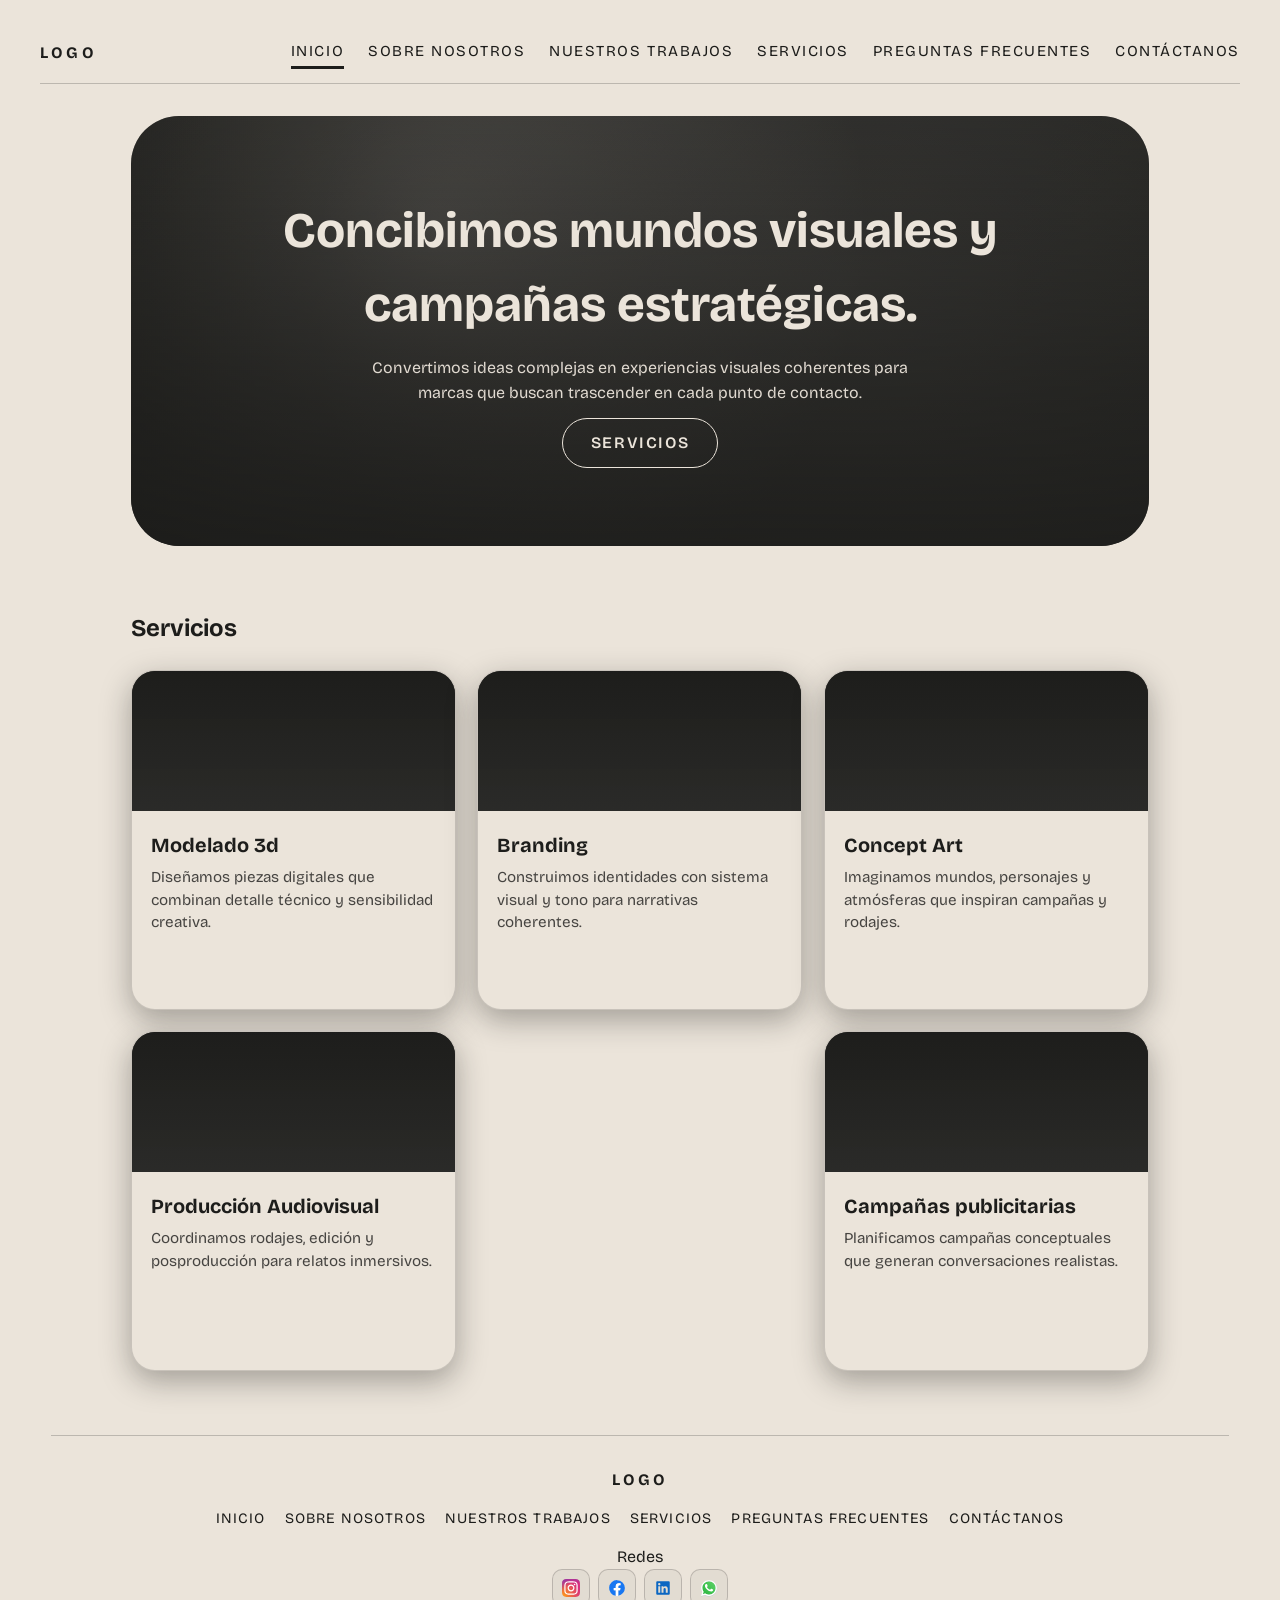
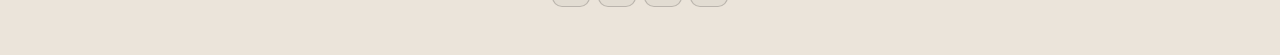
==== index.html @ 7c9c5b9d "Add files via upload" ====
<!DOCTYPE html>
<html lang="es">
  <head>
    <meta charset="UTF-8" />
    <meta name="viewport" content="width=device-width, initial-scale=1" />
    <title>INICIO | Agencia Creativa</title>
    <link rel="preconnect" href="https://fonts.googleapis.com" />
    <link rel="preconnect" href="https://fonts.gstatic.com" crossorigin />
    <link
      href="https://fonts.googleapis.com/css2?family=Bricolage+Grotesque:opsz,wght@12..96,200..800&display=swap"
      rel="stylesheet"
    />
    <link rel="stylesheet" href="assets/css/styles.css" />
  </head>
  <body>
    <a class="skip-link" href="#main">Saltar al contenido</a>
    <header>
      <div class="navbar">
        <a class="navbar__logo" href="index.html" aria-label="Logo placeholder">LOGO</a>
        <nav class="navbar__links" aria-label="Navegaci�n principal">
          <a class="navbar__link is-active" href="index.html">INICIO</a>
          <a class="navbar__link" href="sobre_nosotros.html">SOBRE NOSOTROS</a>
          <a class="navbar__link" href="nuestros-trabajos.html">NUESTROS TRABAJOS</a>
          <a class="navbar__link" href="servicios.html">SERVICIOS</a>
          <a class="navbar__link" href="preguntas_frecuentes.html">PREGUNTAS FRECUENTES</a>
          <a class="navbar__link" href="contacto.html">CONTÁCTANOS</a>
        </nav>
        <button
          class="navbar__toggle"
          type="button"
          aria-label="Abrir menú"
          aria-expanded="false"
          aria-controls="navbarDropdown"
        >
          <img src="img/menu.svg" alt="Menú" />
        </button>
      </div>
      <div id="navbarDropdown" class="navbar__dropdown" aria-hidden="true">
        <a href="index.html">INICIO</a>
        <a href="sobre_nosotros.html">SOBRE NOSOTROS</a>
        <a href="nuestros-trabajos.html">NUESTROS TRABAJOS</a>
        <a href="servicios.html">SERVICIOS</a>
        <a href="preguntas_frecuentes.html">PREGUNTAS FRECUENTES</a>
        <a href="contacto.html">CONTÁCTANOS</a>
      </div>
    </header>

    <main id="main" class="page-shell" tabindex="-1">
      <section class="hero" aria-label="Hero principal">
        <div class="hero__feature">
          <div class="hero__feature-content">
            <h1>Concibimos mundos visuales y campañas estratégicas.</h1>
            <p>
              Convertimos ideas complejas en experiencias visuales coherentes para
              marcas que buscan trascender en cada punto de contacto.
            </p>
            <a class="btn" href="servicios.html">SERVICIOS</a>
          </div>
        </div>
      </section>

      <section id="servicios" class="services" aria-label="Servicios principales">
        <h2>Servicios</h2>
        <div class="services__grid">
          <a class="service-card" href="servicios.html">
            <div class="service-card__image" aria-hidden="true"></div>
            <div class="service-card__content">
              <h3>Modelado 3d</h3>
              <p>Diseñamos piezas digitales que combinan detalle técnico y sensibilidad creativa.</p>
            </div>
          </a>
          <a class="service-card" href="servicios.html">
            <div class="service-card__image" aria-hidden="true"></div>
            <div class="service-card__content">
              <h3>Branding</h3>
              <p>Construimos identidades con sistema visual y tono para narrativas coherentes.</p>
            </div>
          </a>
          <a class="service-card" href="servicios.html">
            <div class="service-card__image" aria-hidden="true"></div>
            <div class="service-card__content">
              <h3>Concept Art</h3>
              <p>Imaginamos mundos, personajes y atmósferas que inspiran campañas y rodajes.</p>
            </div>
          </a>
          <a class="service-card" href="servicios.html">
            <div class="service-card__image" aria-hidden="true"></div>
            <div class="service-card__content">
              <h3>Producción Audiovisual</h3>
              <p>Coordinamos rodajes, edición y posproducción para relatos inmersivos.</p>
            </div>
          </a>
          <a class="service-card" href="servicios.html">
            <div class="service-card__image" aria-hidden="true"></div>
            <div class="service-card__content">
              <h3>Fotografía</h3>
              <p>Capturamos gestos, texturas y atmósferas con control lumínico y riguroso encuadre.</p>
            </div>
          </a>
          <a class="service-card" href="servicios.html">
            <div class="service-card__image" aria-hidden="true"></div>
            <div class="service-card__content">
              <h3>Campañas publicitarias</h3>
              <p>Planificamos campañas conceptuales que generan conversaciones realistas.</p>
            </div>
          </a>
        </div>
      </section>
    </main>

    <footer class="footer">
      <div class="footer__inner">
        <div class="footer__logo" aria-label="Logo placeholder">LOGO</div>
        <div class="footer__links">
          <a href="index.html">INICIO</a>
          <a href="sobre_nosotros.html">SOBRE NOSOTROS</a>
          <a href="nuestros-trabajos.html">NUESTROS TRABAJOS</a>
          <a href="servicios.html">SERVICIOS</a>
          <a href="preguntas_frecuentes.html">PREGUNTAS FRECUENTES</a>
          <a href="contacto.html">CONTÁCTANOS</a>
        </div>
        <div class="footer__socials">
          <span>Redes</span>
          <div class="footer__socials-row">
            <a class="footer__social" href="#" aria-label="Instagram"><img src="img/instagram.svg" alt="" /></a>
            <a class="footer__social" href="#" aria-label="Facebook"><img src="img/facebook.svg" alt="" /></a>
            <a class="footer__social" href="#" aria-label="LinkedIn"><img src="img/linkedin.svg" alt="" /></a>
            <a class="footer__social" href="#" aria-label="WhatsApp"><img src="img/whatsapp.svg" alt="" /></a>
          </div>
        </div>
      </div>
    </footer>

    <script src="assets/js/main.js" defer></script>
  </body>
</html>
---- assets/css/styles.css ----
:root {
    --moon-black: #1D1D1B;
    --ivory: #EBE4DA;
    --dark-gray: #2D2D2B;
    --soft-shadow: 0 10px 30px rgba(29, 29, 27, 0.35);
}

* {
    box-sizing: border-box;
}

a {
    color: inherit;
    text-decoration: none;
}

body {
    margin: 0;
    font-family: "Bricolage Grotesque", "Inter", "Helvetica Neue", Arial, sans-serif;
    background: var(--ivory);
    color: var(--moon-black);
    line-height: 1.5;
}

.skip-link {
    position: absolute;
    left: 1rem;
    top: 0.75rem;
    padding: 0.65rem 1rem;
    border-radius: 999px;
    background: var(--moon-black);
    color: var(--ivory);
    font-weight: 800;
    letter-spacing: 0.06em;
    text-transform: uppercase;
    font-size: 0.8rem;
    transform: translateY(-220%);
    transition: transform 0.18s ease;
    z-index: 9999;
}

.skip-link:focus,
.skip-link:focus-visible {
    transform: translateY(0);
}

:where(a, button, input, textarea, select, summary, [tabindex]:not([tabindex="-1"])):focus-visible {
    outline: 3px solid rgba(29, 29, 27, 0.92);
    outline-offset: 3px;
}

:where(input, textarea)::placeholder {
    color: rgba(29, 29, 27, 0.65);
}

.page-shell {
    width: min(1050px, 96vw);
    margin: 0 auto;
    padding: 0 1rem;
    max-width: 1050px;
}

header {
    padding: 1.5rem 0 0;
}

.navbar {
    display: flex;
    align-items: center;
    justify-content: space-between;
    gap: 1rem;
    border-bottom: 1px solid rgba(0, 0, 0, 0.2);
    padding: 1rem 0;
    width: min(1200px, 98vw);
    margin: 0 auto;
}
.navbar__toggle {
    border: 1px solid rgba(29, 29, 27, 0.28);
    background: var(--ivory);
    border-radius: 12px;
    cursor: pointer;
    padding: 0.35rem 0.6rem;
    display: none;
    box-shadow: 0 8px 18px rgba(0, 0, 0, 0.18);
    position: relative;
    z-index: 5;
    transition: transform 0.18s ease, filter 0.18s ease;
}

.navbar__toggle:hover {
    filter: brightness(1.02);
    transform: translateY(-1px);
}

.navbar__toggle:active {
    transform: translateY(0);
}

.navbar__toggle img {
    width: 26px;
    height: 26px;
    display: block;
    filter: none;
}

.navbar__dropdown {
    width: min(1200px, 98vw);
    margin: 0.75rem auto 0;
    display: none;
    flex-direction: column;
    gap: 0.35rem;
    align-items: flex-start;
    padding: 1rem 1rem 0.75rem;
    border-top: 1px solid rgba(0, 0, 0, 0.15);
    background: var(--ivory);
    box-shadow: 0 20px 25px rgba(0, 0, 0, 0.12);
}

.navbar__dropdown.is-open {
    display: flex;
}

.navbar__dropdown a {
    color: var(--moon-black);
    font-size: 0.95rem;
    text-transform: uppercase;
    letter-spacing: 0.1em;
    padding-bottom: 0.25rem;
    border-bottom: 1px solid rgba(0, 0, 0, 0.15);
    width: 100%;
}


.navbar__logo {
    font-weight: 700;
    letter-spacing: 0.2em;
}

.navbar__links {
    display: flex;
    flex-wrap: wrap;
    gap: 1.5rem;
    font-size: 0.95rem;
    align-items: center;
    justify-content: center;
}

.navbar__link {
    position: relative;
    color: var(--moon-black);
    padding-bottom: 0.25rem;
    text-transform: uppercase;
    letter-spacing: 0.1em;
}

.navbar__link::after {
    content: "";
    position: absolute;
    width: 0;
    height: 3px;
    background: var(--moon-black);
    left: 0;
    bottom: -2px;
    transition: width 0.3s ease;
}

.navbar__link.is-active::after,
.navbar__link:hover::after {
    width: 100%;
}

.hero {
    position: relative;
    margin-top: 2rem;
    display: flex;
    flex-direction: column;
    gap: 1.25rem;
}
.hero--text {
    text-align: center;
    padding: 2rem 0 1rem;
}

.hero--text h1 {
    margin: 0;
    font-size: clamp(2rem, 3vw, 3rem);
}

.hero--text p {
    margin: 0;
    color: rgba(0, 0, 0, 0.8);
}


.hero__feature {
    position: relative;
    border-radius: 3rem;
    min-height: 430px;
    background: linear-gradient(120deg, rgba(29, 29, 27, 0.95), rgba(45, 45, 43, 0.85)),
        #1d1d1b;
    overflow: hidden;
    animation: heroFloat 8s ease-in-out infinite;
}

.hero__feature::before {
    content: "";
    position: absolute;
    inset: 0;
    background: radial-gradient(circle at 30% 25%, rgba(235, 228, 218, 0.35), transparent 55%),
        radial-gradient(circle at 70% 40%, rgba(235, 228, 218, 0.2), transparent 70%);
    opacity: 0.9;
}

.hero__feature-content {
    position: absolute;
    inset: 0;
    display: flex;
    flex-direction: column;
    justify-content: center;
    align-items: center;
    text-align: center;
    color: var(--ivory);
    padding: 2.25rem;
    gap: 0.75rem;
    background: linear-gradient(180deg, rgba(29, 29, 27, 0.4), rgba(29, 29, 27, 0.9));
    border-radius: 1.8rem;
    animation: fadeInUp 0.9s ease both;
}

.hero__feature-content .btn {
    border-color: var(--ivory);
    color: var(--ivory);
}

.hero__feature-content strong {
    letter-spacing: 0.25em;
    font-size: 0.9rem;
    text-transform: uppercase;
}

.hero__feature-content h1 {
    margin: 0;
    font-size: clamp(2rem, 4vw, 3.1rem);
}

.hero__feature-content p {
    margin: 0;
    max-width: 560px;
    line-height: 1.6;
    color: rgba(235, 228, 218, 0.95);
}

.btn {
    border: 1px solid var(--moon-black);
    background: transparent;
    color: var(--ivory);
    padding: 0.75rem 1.75rem;
    border-radius: 999px;
    font-weight: 600;
    letter-spacing: 0.1em;
    cursor: pointer;
    transition: background 0.3s ease, color 0.3s ease;
}

.btn--filled,
.btn:hover {
    background: var(--moon-black);
    color: var(--ivory);
}

.services {
    margin: 4rem 0 2rem;
}

.services__grid {
    display: grid;
    grid-template-columns: repeat(auto-fit, minmax(300px, 1fr));
    gap: 1.3rem;
    margin-top: 1.5rem;
    justify-items: stretch;
    align-items: stretch;
}

.service-card {
    border-radius: 1.5rem;
    border: 1px solid rgba(0, 0, 0, 0.15);
    background: var(--ivory);
    box-shadow: var(--soft-shadow);
    overflow: hidden;
    display: flex;
    flex-direction: column;
    min-height: 340px;
    width: 100%;
    animation: popIn 0.6s ease-out both;
    color: var(--moon-black);
}

.service-card__image {
    height: 140px;
    background: linear-gradient(180deg, rgba(29, 29, 27, 0.95), rgba(45, 45, 43, 0.85)), #1D1D1B;
}

.service-card__content {
    padding: 1.2rem;
    display: flex;
    flex-direction: column;
    gap: 0.35rem;
}

.service-card__content h3 {
    margin: 0;
    font-size: 1.25rem;
}

.service-card__content p {
    margin: 0;
    color: rgba(0, 0, 0, 0.7);
    font-size: 0.95rem;
}

.service-card:hover,
.service-card:focus-visible {
    transform: translateY(-6px) scale(1.03);
    filter: brightness(1.03);
    box-shadow: 0 18px 30px rgba(0, 0, 0, 0.25);
    outline: none;
}

.footer {
    margin: 4rem auto 2rem;
    width: min(1200px, 92vw);
}

.footer__inner {
    border-top: 1px solid rgba(0, 0, 0, 0.2);
    padding: 2rem 0 1rem;
    display: flex;
    flex-direction: column;
    gap: 1rem;
    align-items: center;
    text-align: center;
}

.footer__logo {
    font-weight: 700;
    letter-spacing: 0.2em;
}

.footer__links {
    display: flex;
    flex-wrap: wrap;
    gap: 0.75rem 1.2rem;
    justify-content: center;
    font-size: 0.9rem;
    text-transform: uppercase;
    letter-spacing: 0.08em;
}

.footer__socials-row {
    display: flex;
    gap: 0.5rem;
    justify-content: center;
}

.footer__social {
    width: 38px;
    height: 38px;
    border-radius: 10px;
    display: grid;
    place-items: center;
    border: 1px solid rgba(0, 0, 0, 0.18);
    background: rgba(29, 29, 27, 0.04);
    transition: transform 180ms ease, filter 180ms ease, background 180ms ease;
}

.footer__social:hover {
    transform: translateY(-1px);
    filter: brightness(1.02);
    background: rgba(29, 29, 27, 0.06);
}

.footer__social img {
    width: 18px;
    height: 18px;
    display: block;
}

.hero__feature-content .btn {
    border-color: var(--ivory);
    color: var(--ivory);
}

.page-portfolio .hero--text {
    animation: fadeInUp 0.75s ease both;
}

.page-portfolio .job-cards h2 {
    animation: fadeInUp 0.75s ease both;
    animation-delay: 0.06s;
}

.page-portfolio .job-card {
    opacity: 0;
    transform: translateY(16px);
    animation: fadeInUp 0.85s ease forwards;
}

.page-portfolio .job-cards article.job-card:nth-of-type(1) { animation-delay: 0.08s; }
.page-portfolio .job-cards article.job-card:nth-of-type(2) { animation-delay: 0.16s; }
.page-portfolio .job-cards article.job-card:nth-of-type(3) { animation-delay: 0.24s; }
.page-portfolio .job-cards article.job-card:nth-of-type(4) { animation-delay: 0.32s; }

.job-cards {
    display: flex;
    flex-direction: column;
    gap: 1.5rem;
    margin-bottom: 3rem;
}

.job-card {
    background: var(--ivory);
    border-radius: 1.25rem;
    display: grid;
    grid-template-columns: minmax(220px, 1fr) 2fr;
    gap: 1rem;
    border: 1px solid rgba(0, 0, 0, 0.15);
    box-shadow: var(--soft-shadow);
    overflow: hidden;
    color: var(--moon-black);
    transition: box-shadow 0.4s ease, transform 0.4s ease;
}

.job-card__image {
    background: linear-gradient(180deg, rgba(29, 29, 27, 0.95), rgba(45, 45, 43, 0.6)), #1D1D1B;
    min-height: 260px;
}

.job-card__content {
    padding: 1.25rem;
    display: flex;
    flex-direction: column;
    gap: 0.75rem;
}

.job-card__meta {
    font-size: 0.85rem;
    color: rgba(0, 0, 0, 0.65);
}

.job-card__gallery {
    display: grid;
    grid-template-columns: repeat(auto-fit, minmax(80px, 1fr));
    gap: 0.5rem;
    margin-top: 1rem;
    opacity: 0;
    max-height: 0;
    overflow: hidden;
    transition: max-height 0.35s ease, opacity 0.35s ease;
    pointer-events: none;
}

.job-card__gallery-item {
    height: 120px;
    border-radius: 0.7rem;
    background: linear-gradient(180deg, rgba(29, 29, 27, 0.95), rgba(45, 45, 43, 0.8)), #1d1d1b;
}

.job-card--open {
    grid-template-columns: 1fr;
    box-shadow: 0 25px 40px rgba(0, 0, 0, 0.25);
}

.job-card--open .job-card__image {
    display: none;
}

.job-card--open .job-card__gallery {
    opacity: 1;
    max-height: 220px;
    pointer-events: auto;
}

.job-card__actions {
    display: flex;
    gap: 0.75rem;
    align-items: center;
}

.job-card__toggle {
    border-radius: 999px;
    background: var(--ivory);
    border: 1px solid var(--moon-black);
    color: var(--moon-black);
    padding: 0.5rem 1.25rem;
}

.job-card__more {
    border: 1px solid var(--moon-black);
    border-radius: 999px;
    margin-left: auto;
    opacity: 0;
    pointer-events: none;
    transition: opacity 0.35s ease, transform 0.35s ease;
    transform: translateY(-6px);
    background: var(--ivory);
    color: var(--moon-black);
    padding: 0.5rem 1.3rem;
}

.job-card--open .job-card__more {
    opacity: 1;
    pointer-events: auto;
    transform: translateY(0);
}

@keyframes heroFloat {
    0% {
        transform: translateY(0px);
    }
    50% {
        transform: translateY(-12px);
    }
    100% {
        transform: translateY(0px);
    }
}

@keyframes fadeInUp {
    0% {
        opacity: 0;
        transform: translateY(20px);
    }
    100% {
        opacity: 1;
        transform: translateY(0px);
    }
}

@keyframes popIn {
    0% {
        opacity: 0;
        transform: scale(0.95);
    }
    60% {
        opacity: 0.75;
        transform: scale(1.02);
    }
    100% {
        opacity: 1;
        transform: scale(1);
    }
}
@media (min-width: 901px) {
    .navbar__dropdown {
        display: none !important;
    }
}

@media (max-width: 900px) {
    .navbar__links {
        display: none;
    }
    .navbar__toggle {
        display: block;
    }
}

@media (max-width: 720px) {
    .navbar {
        flex-direction: column;
    }

    .navbar__links {
        justify-content: center;
    }

    .job-card {
        grid-template-columns: 1fr;
    }
}

@media (prefers-reduced-motion: reduce) {
    *,
    *::before,
    *::after {
        animation-duration: 0.001ms !important;
        animation-iteration-count: 1 !important;
        transition-duration: 0.001ms !important;
        scroll-behavior: auto !important;
    }
}










/* FAQ (Preguntas Frecuentes) */
.sr-only {
    position: absolute;
    width: 1px;
    height: 1px;
    padding: 0;
    margin: -1px;
    overflow: hidden;
    clip: rect(0, 0, 0, 0);
    white-space: nowrap;
    border: 0;
}

.faq-shell {
    padding: 2.25rem 0 3.25rem;
}

.faq-container {
    width: min(760px, 100%);
    margin: 0 auto;
    background: #e5dfd6;
    border-radius: 2.6rem;
    padding: clamp(18px, 3.2vw, 36px);
    box-shadow: var(--soft-shadow);
    overflow: hidden;
    animation: fadeInUp 0.85s ease both;
}

.faq-container .header {
    text-align: center;
    padding: 0.5rem 0 1.2rem;
}

.faq-container .header h1 {
    margin: 0;
    font-size: clamp(2.2rem, 6vw, 3.35rem);
    line-height: 0.95;
    letter-spacing: -0.05em;
    font-weight: 800;
}

.faq-container .image-section {
    margin: 0 auto 1.4rem;
    width: min(620px, 100%);
    height: clamp(180px, 28vw, 260px);
    border-radius: 2.2rem;
    background:
        radial-gradient(circle at 35% 25%, rgba(235, 228, 218, 0.55), transparent 60%),
        linear-gradient(180deg, rgba(235, 228, 218, 0.92), rgba(29, 29, 27, 0.1));
    display: grid;
    place-items: center;
    color: rgba(29, 29, 27, 0.72);
    text-transform: uppercase;
    letter-spacing: 0.35em;
    font-weight: 700;
    font-size: 0.7rem;
    animation: popIn 0.85s ease both;
}

.faq-searchbar {
    width: min(620px, 100%);
    margin: 0 auto 1.1rem;
    display: grid;
    gap: 0.5rem;
}

.faq-search {
    width: 100%;
    border-radius: 999px;
    border: 1px solid rgba(29, 29, 27, 0.25);
    background: rgba(235, 228, 218, 0.55);
    padding: 0.75rem 1rem;
    font: inherit;
    outline: none;
    transition: box-shadow 0.2s ease, border-color 0.2s ease;
}

.faq-search:focus {
    border-color: rgba(29, 29, 27, 0.45);
    box-shadow: 0 0 0 4px rgba(29, 29, 27, 0.12);
}

.faq-empty {
    margin: 0;
    color: rgba(29, 29, 27, 0.7);
    font-weight: 600;
    font-size: 0.95rem;
}

.questions-wrapper {
    width: min(720px, 100%);
    margin: 0 auto 2.1rem;
    max-height: 340px;
    overflow: auto;
    padding-right: 0.5rem;
}

.questions-wrapper {
    scrollbar-color: rgba(29, 29, 27, 0.45) rgba(29, 29, 27, 0.12);
    scrollbar-width: thin;
}

.questions-wrapper::-webkit-scrollbar {
    width: 10px;
}

.questions-wrapper::-webkit-scrollbar-track {
    background: rgba(29, 29, 27, 0.12);
    border-radius: 999px;
}

.questions-wrapper::-webkit-scrollbar-thumb {
    background: rgba(29, 29, 27, 0.45);
    border-radius: 999px;
}

.questions-container {
    display: grid;
    gap: 14px;
}

.question {
    background: rgba(29, 29, 27, 0.08);
    border-radius: 1.15rem;
    padding: 1.05rem 1.1rem;
    border: 1px solid rgba(29, 29, 27, 0.12);
    box-shadow: 0 10px 22px rgba(0, 0, 0, 0.05);
    animation: popIn 0.6s ease both;
}

.question h3 {
    margin: 0 0 0.35rem;
    font-size: 1.02rem;
    letter-spacing: -0.01em;
}

.question p {
    margin: 0;
    color: rgba(29, 29, 27, 0.75);
    line-height: 1.65;
    font-weight: 600;
    font-size: 0.92rem;
}

.form-section {
    width: min(720px, 100%);
    margin: 0 auto;
    text-align: center;
}

.form-section h2 {
    margin: 0 0 1.2rem;
    font-size: clamp(1.6rem, 3.8vw, 2.25rem);
    font-weight: 800;
    letter-spacing: -0.03em;
}

.form-group {
    display: grid;
    grid-template-columns: 1fr 1fr;
    gap: 16px;
    text-align: left;
    margin-bottom: 1rem;
}

.form-group.full {
    grid-template-columns: 1fr;
}

.form-control label {
    display: block;
    font-weight: 700;
    font-size: 0.9rem;
    margin-bottom: 0.35rem;
}

.form-control input,
.form-control textarea {
    width: 100%;
    border: 0;
    border-bottom: 2px solid rgba(29, 29, 27, 0.3);
    background: transparent;
    padding: 0.45rem 0;
    font: inherit;
    outline: none;
    transition: border-color 0.2s ease;
}

.form-control textarea {
    min-height: 110px;
    resize: vertical;
}

.form-control input:focus,
.form-control textarea:focus {
    border-color: rgba(29, 29, 27, 0.6);
}

.faq-container .button-group {
    display: flex;
    gap: 12px;
    justify-content: center;
    margin-top: 1.2rem;
    flex-wrap: wrap;
}

.faq-container .btn {
    border-radius: 999px;
    padding: 0.65rem 1.35rem;
    font-weight: 800;
    letter-spacing: 0.08em;
    text-transform: uppercase;
    font-size: 0.78rem;
    border: 1px solid rgba(29, 29, 27, 0.55);
    background: transparent;
    color: var(--moon-black);
    box-shadow: 0 10px 20px rgba(0, 0, 0, 0.08);
    transition: transform 0.18s ease, background 0.2s ease, color 0.2s ease;
}

.faq-container .btn:hover {
    transform: translateY(-1px);
}

.faq-container .btn-submit {
    background: var(--moon-black);
    color: var(--ivory);
    border-color: var(--moon-black);
}

.faq-container .btn-submit:hover {
    background: rgba(29, 29, 27, 0.92);
}

.faq-container .btn-reset:hover {
    background: rgba(29, 29, 27, 0.08);
}

@media (max-width: 720px) {
    .faq-container {
        border-radius: 2.25rem;
    }

    .questions-wrapper {
        max-height: 360px;
        padding-right: 0.25rem;
    }

    .form-group {
        grid-template-columns: 1fr;
    }
}
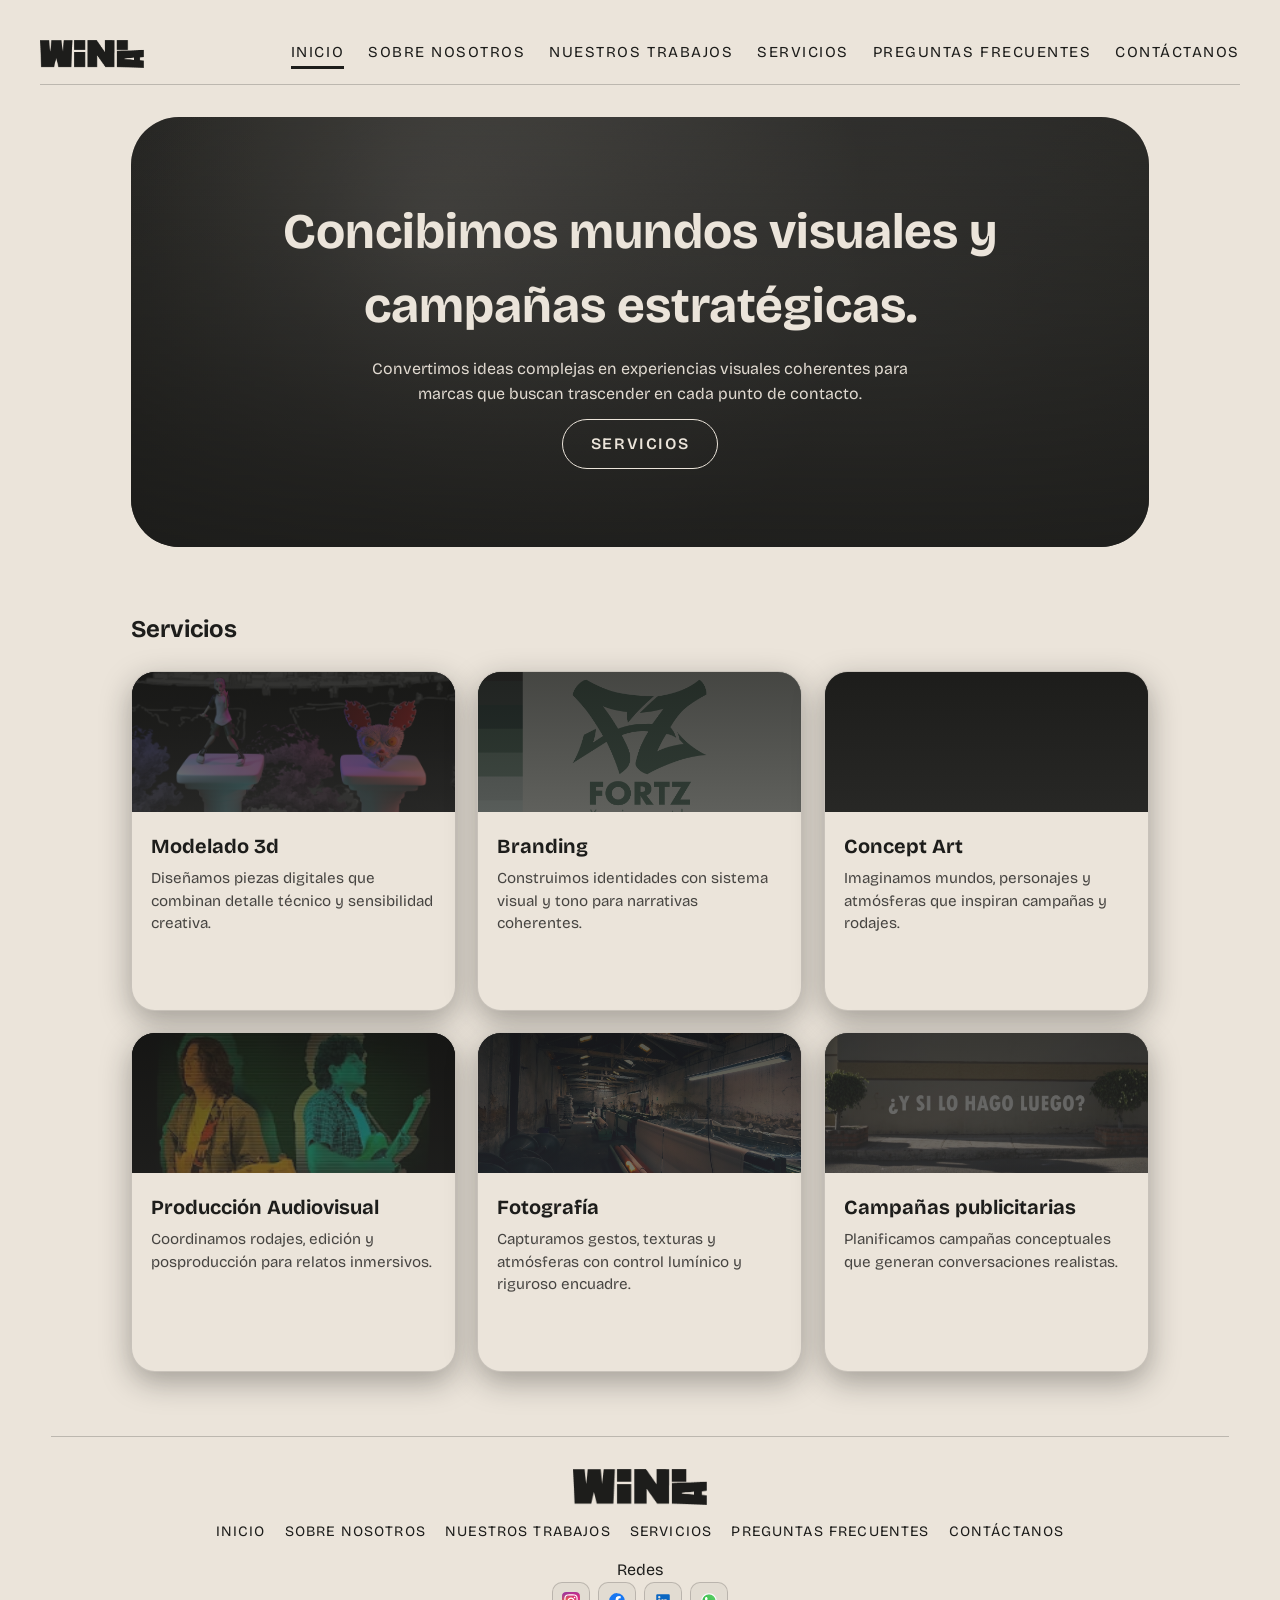
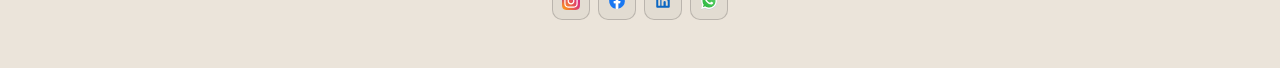
==== commit ca1c8785: "Add files via upload" ====
--- a/index.html
+++ b/index.html
@@ -16,7 +16,9 @@
     <a class="skip-link" href="#main">Saltar al contenido</a>
     <header>
       <div class="navbar">
-        <a class="navbar__logo" href="index.html" aria-label="Logo placeholder">LOGO</a>
+        <a class="navbar__logo" href="index.html" aria-label="Win.A">
+          <img class="site-logo" src="img/logo-horizontal-icon.png" alt="Win.A" />
+        </a>
         <nav class="navbar__links" aria-label="Navegaci�n principal">
           <a class="navbar__link is-active" href="index.html">INICIO</a>
           <a class="navbar__link" href="sobre_nosotros.html">SOBRE NOSOTROS</a>
@@ -63,42 +65,42 @@
         <h2>Servicios</h2>
         <div class="services__grid">
           <a class="service-card" href="servicios.html">
-            <div class="service-card__image" aria-hidden="true"></div>
+            <div class="service-card__image service-card__image--modelado3d" aria-hidden="true"></div>
             <div class="service-card__content">
               <h3>Modelado 3d</h3>
               <p>Diseñamos piezas digitales que combinan detalle técnico y sensibilidad creativa.</p>
             </div>
           </a>
           <a class="service-card" href="servicios.html">
-            <div class="service-card__image" aria-hidden="true"></div>
+            <div class="service-card__image service-card__image--branding" aria-hidden="true"></div>
             <div class="service-card__content">
               <h3>Branding</h3>
               <p>Construimos identidades con sistema visual y tono para narrativas coherentes.</p>
             </div>
           </a>
           <a class="service-card" href="servicios.html">
-            <div class="service-card__image" aria-hidden="true"></div>
+            <div class="service-card__image service-card__image--concept-art" aria-hidden="true"></div>
             <div class="service-card__content">
               <h3>Concept Art</h3>
               <p>Imaginamos mundos, personajes y atmósferas que inspiran campañas y rodajes.</p>
             </div>
           </a>
           <a class="service-card" href="servicios.html">
-            <div class="service-card__image" aria-hidden="true"></div>
+            <div class="service-card__image service-card__image--produccion-audiovisual" aria-hidden="true"></div>
             <div class="service-card__content">
               <h3>Producción Audiovisual</h3>
               <p>Coordinamos rodajes, edición y posproducción para relatos inmersivos.</p>
             </div>
           </a>
           <a class="service-card" href="servicios.html">
-            <div class="service-card__image" aria-hidden="true"></div>
+            <div class="service-card__image service-card__image--fotografia" aria-hidden="true"></div>
             <div class="service-card__content">
               <h3>Fotografía</h3>
               <p>Capturamos gestos, texturas y atmósferas con control lumínico y riguroso encuadre.</p>
             </div>
           </a>
           <a class="service-card" href="servicios.html">
-            <div class="service-card__image" aria-hidden="true"></div>
+            <div class="service-card__image service-card__image--campanas-publicitarias" aria-hidden="true"></div>
             <div class="service-card__content">
               <h3>Campañas publicitarias</h3>
               <p>Planificamos campañas conceptuales que generan conversaciones realistas.</p>
@@ -110,7 +112,9 @@
 
     <footer class="footer">
       <div class="footer__inner">
-        <div class="footer__logo" aria-label="Logo placeholder">LOGO</div>
+        <div class="footer__logo" aria-label="Win.A">
+          <img class="site-logo" src="img/logo-horizontal-icon.png" alt="Win.A" />
+        </div>
         <div class="footer__links">
           <a href="index.html">INICIO</a>
           <a href="sobre_nosotros.html">SOBRE NOSOTROS</a>
@@ -122,10 +126,10 @@
         <div class="footer__socials">
           <span>Redes</span>
           <div class="footer__socials-row">
-            <a class="footer__social" href="#" aria-label="Instagram"><img src="img/instagram.svg" alt="" /></a>
-            <a class="footer__social" href="#" aria-label="Facebook"><img src="img/facebook.svg" alt="" /></a>
-            <a class="footer__social" href="#" aria-label="LinkedIn"><img src="img/linkedin.svg" alt="" /></a>
-            <a class="footer__social" href="#" aria-label="WhatsApp"><img src="img/whatsapp.svg" alt="" /></a>
+            <a class="footer__social" href="#" aria-label="Instagram"><img src="img/instagram.svg" alt="Instagram" /></a>
+            <a class="footer__social" href="#" aria-label="Facebook"><img src="img/facebook.svg" alt="Facebook" /></a>
+            <a class="footer__social" href="#" aria-label="LinkedIn"><img src="img/linkedin.svg" alt="LinkedIn" /></a>
+            <a class="footer__social" href="#" aria-label="WhatsApp"><img src="img/whatsapp.svg" alt="WhatsApp" /></a>
           </div>
         </div>
       </div>
--- a/assets/css/styles.css
+++ b/assets/css/styles.css
@@ -134,6 +134,34 @@
 .navbar__logo {
     font-weight: 700;
     letter-spacing: 0.2em;
+    display: inline-flex;
+    align-items: center;
+}
+
+.site-logo {
+    display: block;
+    height: 28px;
+    width: auto;
+}
+
+.footer__logo .site-logo {
+    height: 36px;
+}
+
+.hero-logo {
+    display: block;
+    height: 34px;
+    width: auto;
+    margin: 0 auto 0.75rem;
+}
+
+.logo-kicker {
+    display: inline-block;
+    margin-bottom: 8px;
+    height: 14px;
+    width: auto;
+    opacity: 0.75;
+    filter: invert(1) grayscale(1) brightness(1.15);
 }
 
 .navbar__links {
@@ -297,7 +325,47 @@
 
 .service-card__image {
     height: 140px;
-    background: linear-gradient(180deg, rgba(29, 29, 27, 0.95), rgba(45, 45, 43, 0.85)), #1D1D1B;
+    background-color: #1D1D1B;
+    background-image: linear-gradient(180deg, rgba(29, 29, 27, 0.95), rgba(45, 45, 43, 0.85));
+    background-size: cover;
+    background-position: center;
+    background-repeat: no-repeat;
+}
+
+.service-card__image--modelado3d {
+    background-image:
+        linear-gradient(180deg, rgba(29, 29, 27, 0.75), rgba(45, 45, 43, 0.65)),
+        url("../../img/fotos/modelado3d.webp");
+}
+
+.service-card__image--branding {
+    background-image:
+        linear-gradient(180deg, rgba(29, 29, 27, 0.75), rgba(45, 45, 43, 0.65)),
+        url("../../img/fotos/brand.png");
+}
+
+.service-card__image--concept-art {
+    background-image:
+        linear-gradient(180deg, rgba(29, 29, 27, 0.75), rgba(45, 45, 43, 0.65)),
+        url("../../img/fotos/concept-art.png");
+}
+
+.service-card__image--produccion-audiovisual {
+    background-image:
+        linear-gradient(180deg, rgba(29, 29, 27, 0.75), rgba(45, 45, 43, 0.65)),
+        url("../../img/fotos/produccion-audiovisual.avif");
+}
+
+.service-card__image--fotografia {
+    background-image:
+        linear-gradient(180deg, rgba(29, 29, 27, 0.75), rgba(45, 45, 43, 0.65)),
+        url("../../img/fotos/fotografia.webp");
+}
+
+.service-card__image--campanas-publicitarias {
+    background-image:
+        linear-gradient(180deg, rgba(29, 29, 27, 0.75), rgba(45, 45, 43, 0.65)),
+        url("../../img/fotos/campañas-publicitarias.jpg");
 }
 
 .service-card__content {
@@ -431,8 +499,36 @@
 }
 
 .job-card__image {
-    background: linear-gradient(180deg, rgba(29, 29, 27, 0.95), rgba(45, 45, 43, 0.6)), #1D1D1B;
+    background-color: #1D1D1B;
+    background-image: linear-gradient(180deg, rgba(29, 29, 27, 0.75), rgba(45, 45, 43, 0.45));
+    background-size: cover;
+    background-position: center;
+    background-repeat: no-repeat;
     min-height: 260px;
+}
+
+.job-card__image--nata {
+    background-image:
+        linear-gradient(180deg, rgba(29, 29, 27, 0.55), rgba(45, 45, 43, 0.25)),
+        url("../../img/fotos/Nata.webp");
+}
+
+.job-card__image--alvin {
+    background-image:
+        linear-gradient(180deg, rgba(29, 29, 27, 0.55), rgba(45, 45, 43, 0.25)),
+        url("../../img/fotos/Alvin.webp");
+}
+
+.job-card__image--iris {
+    background-image:
+        linear-gradient(180deg, rgba(29, 29, 27, 0.55), rgba(45, 45, 43, 0.25)),
+        url("../../img/fotos/Iris.webp");
+}
+
+.job-card__image--william {
+    background-image:
+        linear-gradient(180deg, rgba(29, 29, 27, 0.55), rgba(45, 45, 43, 0.25)),
+        url("../../img/fotos/william.jpg");
 }
 
 .job-card__content {
@@ -462,7 +558,84 @@
 .job-card__gallery-item {
     height: 120px;
     border-radius: 0.7rem;
-    background: linear-gradient(180deg, rgba(29, 29, 27, 0.95), rgba(45, 45, 43, 0.8)), #1d1d1b;
+    background-color: #1d1d1b;
+    background-image: linear-gradient(180deg, rgba(29, 29, 27, 0.6), rgba(45, 45, 43, 0.35));
+    background-size: cover;
+    background-position: center;
+    background-repeat: no-repeat;
+}
+
+.job-card__gallery-item--nata-1 {
+    background-image:
+        linear-gradient(180deg, rgba(29, 29, 27, 0.45), rgba(45, 45, 43, 0.2)),
+        url("../../img/fotos/nata-1.png");
+}
+
+.job-card__gallery-item--nata-2 {
+    background-image:
+        linear-gradient(180deg, rgba(29, 29, 27, 0.45), rgba(45, 45, 43, 0.2)),
+        url("../../img/fotos/nata-2.jpeg");
+}
+
+.job-card__gallery-item--nata-3 {
+    background-image:
+        linear-gradient(180deg, rgba(29, 29, 27, 0.45), rgba(45, 45, 43, 0.2)),
+        url("../../img/fotos/nata-3.png");
+}
+
+.job-card__gallery-item--alvin-1 {
+    background-image:
+        linear-gradient(180deg, rgba(29, 29, 27, 0.45), rgba(45, 45, 43, 0.2)),
+        url("../../img/fotos/alvin-1.png");
+}
+
+.job-card__gallery-item--alvin-2 {
+    background-image:
+        linear-gradient(180deg, rgba(29, 29, 27, 0.45), rgba(45, 45, 43, 0.2)),
+        url("../../img/fotos/alvin-2.png");
+}
+
+.job-card__gallery-item--alvin-3 {
+    background-image:
+        linear-gradient(180deg, rgba(29, 29, 27, 0.45), rgba(45, 45, 43, 0.2)),
+        url("../../img/fotos/alvin-3.png");
+}
+
+.job-card__gallery-item--iris-1 {
+    background-image:
+        linear-gradient(180deg, rgba(29, 29, 27, 0.45), rgba(45, 45, 43, 0.2)),
+        url("../../img/fotos/iris-1.JPG");
+}
+
+.job-card__gallery-item--iris-2 {
+    background-image:
+        linear-gradient(180deg, rgba(29, 29, 27, 0.45), rgba(45, 45, 43, 0.2)),
+        url("../../img/fotos/iris-2.dng"),
+        url("../../img/fotos/iris-1.JPG");
+}
+
+.job-card__gallery-item--iris-3 {
+    background-image:
+        linear-gradient(180deg, rgba(29, 29, 27, 0.45), rgba(45, 45, 43, 0.2)),
+        url("../../img/fotos/iris-3.png");
+}
+
+.job-card__gallery-item--william-1 {
+    background-image:
+        linear-gradient(180deg, rgba(29, 29, 27, 0.45), rgba(45, 45, 43, 0.2)),
+        url("../../img/fotos/william-1.jpg");
+}
+
+.job-card__gallery-item--william-2 {
+    background-image:
+        linear-gradient(180deg, rgba(29, 29, 27, 0.45), rgba(45, 45, 43, 0.2)),
+        url("../../img/fotos/william-2.avif");
+}
+
+.job-card__gallery-item--william-3 {
+    background-image:
+        linear-gradient(180deg, rgba(29, 29, 27, 0.45), rgba(45, 45, 43, 0.2)),
+        url("../../img/fotos/william-3.avif");
 }
 
 .job-card--open {
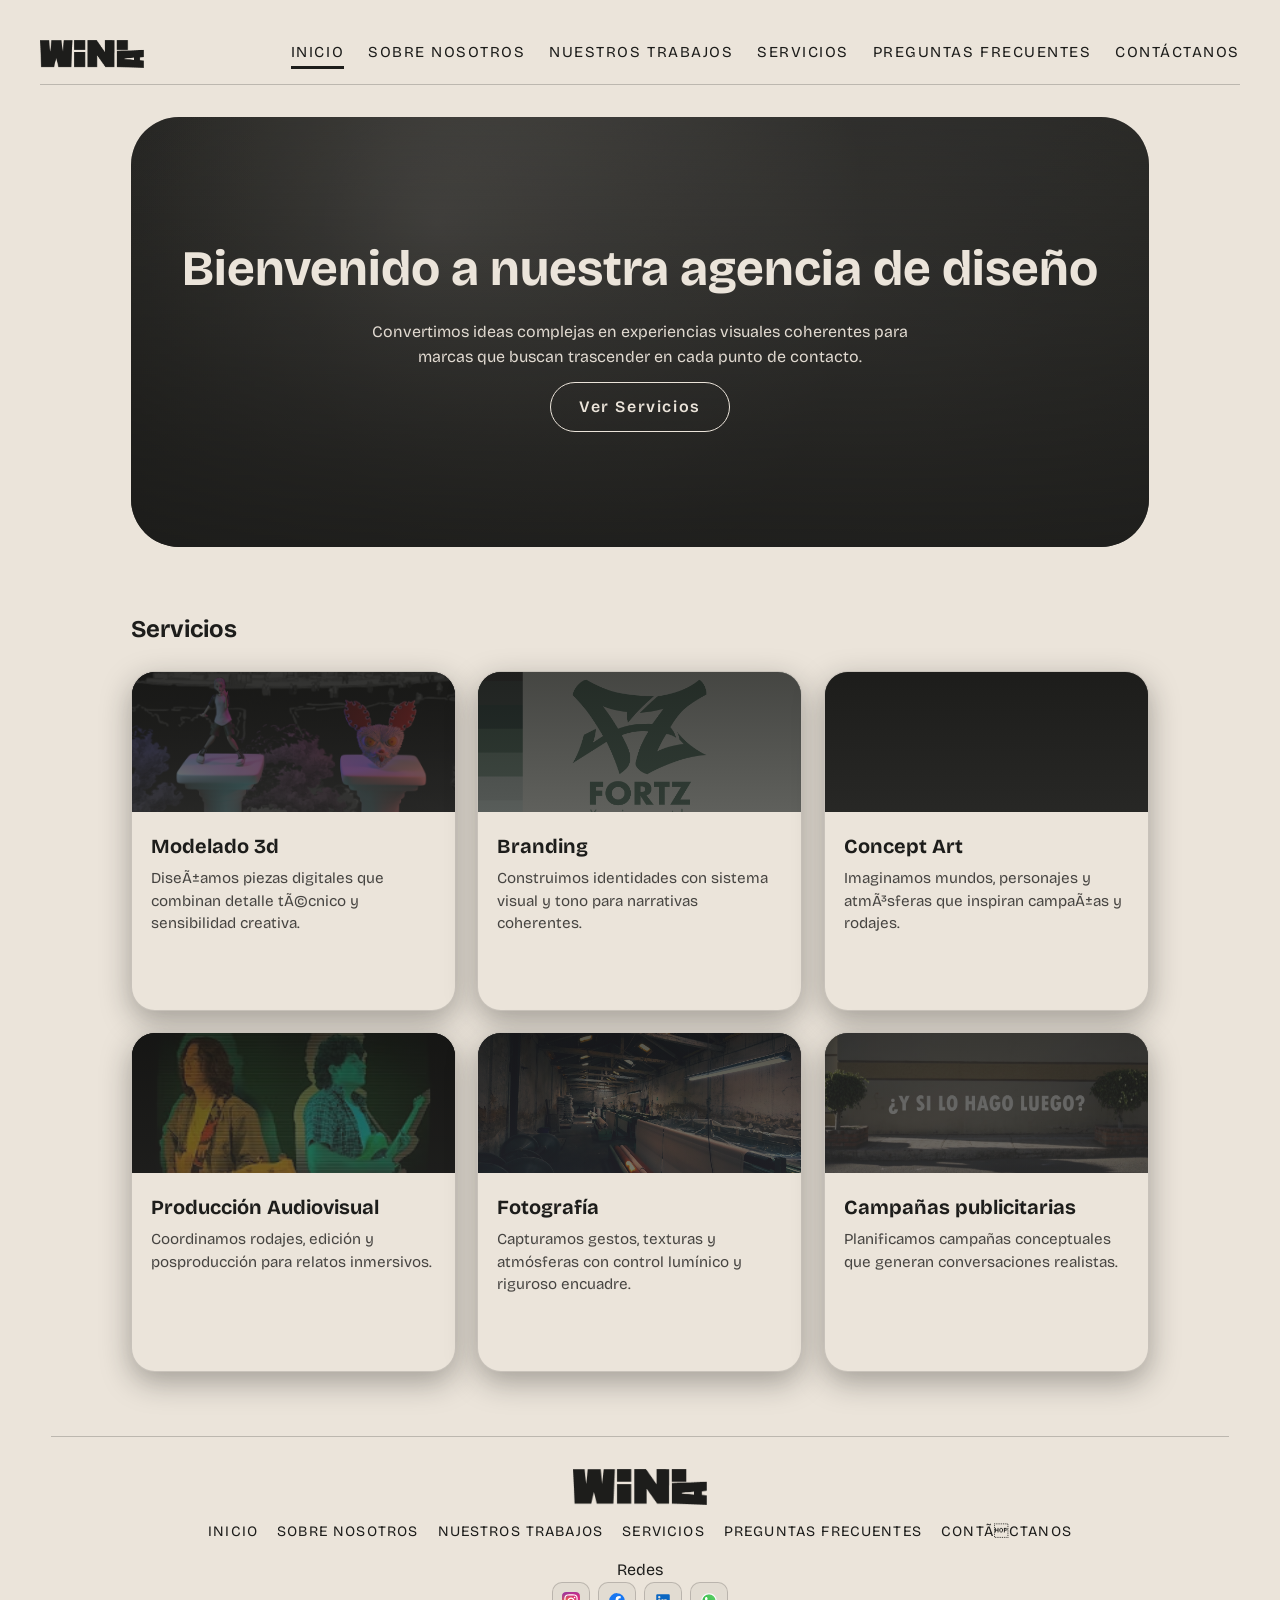
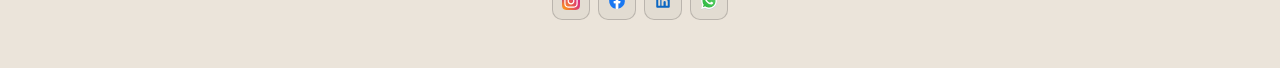
==== commit ede4a22e: "Add files via upload" ====
--- a/index.html
+++ b/index.html
@@ -1,4 +1,4 @@
-<!DOCTYPE html>
+﻿<!DOCTYPE html>
 <html lang="es">
   <head>
     <meta charset="UTF-8" />
@@ -19,7 +19,7 @@
         <a class="navbar__logo" href="index.html" aria-label="Win.A">
           <img class="site-logo" src="img/logo-horizontal-icon.png" alt="Win.A" />
         </a>
-        <nav class="navbar__links" aria-label="Navegaci�n principal">
+        <nav class="navbar__links" aria-label="Navegación principal">
           <a class="navbar__link is-active" href="index.html">INICIO</a>
           <a class="navbar__link" href="sobre_nosotros.html">SOBRE NOSOTROS</a>
           <a class="navbar__link" href="nuestros-trabajos.html">NUESTROS TRABAJOS</a>
@@ -30,11 +30,11 @@
         <button
           class="navbar__toggle"
           type="button"
-          aria-label="Abrir menú"
+          aria-label="Abrir menÃº"
           aria-expanded="false"
           aria-controls="navbarDropdown"
         >
-          <img src="img/menu.svg" alt="Menú" />
+          <img src="img/menu.svg" alt="MenÃº" />
         </button>
       </div>
       <div id="navbarDropdown" class="navbar__dropdown" aria-hidden="true">
@@ -43,20 +43,26 @@
         <a href="nuestros-trabajos.html">NUESTROS TRABAJOS</a>
         <a href="servicios.html">SERVICIOS</a>
         <a href="preguntas_frecuentes.html">PREGUNTAS FRECUENTES</a>
-        <a href="contacto.html">CONTÁCTANOS</a>
+        <a href="contacto.html">CONTÃCTANOS</a>
       </div>
     </header>
 
     <main id="main" class="page-shell" tabindex="-1">
       <section class="hero" aria-label="Hero principal">
         <div class="hero__feature">
+          <img
+            class="hero__feature-bg"
+            src="img/portada.webp"
+            alt=""
+            decoding="async"
+          />
           <div class="hero__feature-content">
-            <h1>Concibimos mundos visuales y campañas estratégicas.</h1>
+            <h1>Bienvenido a nuestra agencia de diseño</h1>
             <p>
               Convertimos ideas complejas en experiencias visuales coherentes para
               marcas que buscan trascender en cada punto de contacto.
             </p>
-            <a class="btn" href="servicios.html">SERVICIOS</a>
+            <a class="btn" href="servicios.html">Ver Servicios</a>
           </div>
         </div>
       </section>
@@ -64,42 +70,42 @@
       <section id="servicios" class="services" aria-label="Servicios principales">
         <h2>Servicios</h2>
         <div class="services__grid">
-          <a class="service-card" href="servicios.html">
+          <a class="service-card" href="servicios.html#modelado-3d">
             <div class="service-card__image service-card__image--modelado3d" aria-hidden="true"></div>
             <div class="service-card__content">
               <h3>Modelado 3d</h3>
-              <p>Diseñamos piezas digitales que combinan detalle técnico y sensibilidad creativa.</p>
+              <p>DiseÃ±amos piezas digitales que combinan detalle tÃ©cnico y sensibilidad creativa.</p>
             </div>
           </a>
-          <a class="service-card" href="servicios.html">
+          <a class="service-card" href="servicios.html#branding">
             <div class="service-card__image service-card__image--branding" aria-hidden="true"></div>
             <div class="service-card__content">
               <h3>Branding</h3>
               <p>Construimos identidades con sistema visual y tono para narrativas coherentes.</p>
             </div>
           </a>
-          <a class="service-card" href="servicios.html">
+          <a class="service-card" href="servicios.html#concept-art">
             <div class="service-card__image service-card__image--concept-art" aria-hidden="true"></div>
             <div class="service-card__content">
               <h3>Concept Art</h3>
-              <p>Imaginamos mundos, personajes y atmósferas que inspiran campañas y rodajes.</p>
+              <p>Imaginamos mundos, personajes y atmÃ³sferas que inspiran campaÃ±as y rodajes.</p>
             </div>
           </a>
-          <a class="service-card" href="servicios.html">
+          <a class="service-card" href="servicios.html#produccion-audiovisual">
             <div class="service-card__image service-card__image--produccion-audiovisual" aria-hidden="true"></div>
             <div class="service-card__content">
               <h3>Producción Audiovisual</h3>
               <p>Coordinamos rodajes, edición y posproducción para relatos inmersivos.</p>
             </div>
           </a>
-          <a class="service-card" href="servicios.html">
+          <a class="service-card" href="servicios.html#fotografia">
             <div class="service-card__image service-card__image--fotografia" aria-hidden="true"></div>
             <div class="service-card__content">
               <h3>Fotografía</h3>
-              <p>Capturamos gestos, texturas y atmósferas con control lumínico y riguroso encuadre.</p>
+              <p>Capturamos gestos, texturas y atmósferas con control lumí­nico y riguroso encuadre.</p>
             </div>
           </a>
-          <a class="service-card" href="servicios.html">
+          <a class="service-card" href="servicios.html#campanas-publicitarias">
             <div class="service-card__image service-card__image--campanas-publicitarias" aria-hidden="true"></div>
             <div class="service-card__content">
               <h3>Campañas publicitarias</h3>
@@ -121,7 +127,7 @@
           <a href="nuestros-trabajos.html">NUESTROS TRABAJOS</a>
           <a href="servicios.html">SERVICIOS</a>
           <a href="preguntas_frecuentes.html">PREGUNTAS FRECUENTES</a>
-          <a href="contacto.html">CONTÁCTANOS</a>
+          <a href="contacto.html">CONTÃCTANOS</a>
         </div>
         <div class="footer__socials">
           <span>Redes</span>
--- a/assets/css/styles.css
+++ b/assets/css/styles.css
@@ -1,1029 +1,1028 @@
-:root {
-    --moon-black: #1D1D1B;
-    --ivory: #EBE4DA;
-    --dark-gray: #2D2D2B;
-    --soft-shadow: 0 10px 30px rgba(29, 29, 27, 0.35);
-}
-
-* {
-    box-sizing: border-box;
-}
-
-a {
-    color: inherit;
-    text-decoration: none;
-}
-
-body {
-    margin: 0;
-    font-family: "Bricolage Grotesque", "Inter", "Helvetica Neue", Arial, sans-serif;
-    background: var(--ivory);
-    color: var(--moon-black);
-    line-height: 1.5;
-}
-
-.skip-link {
-    position: absolute;
-    left: 1rem;
-    top: 0.75rem;
-    padding: 0.65rem 1rem;
-    border-radius: 999px;
-    background: var(--moon-black);
-    color: var(--ivory);
-    font-weight: 800;
-    letter-spacing: 0.06em;
-    text-transform: uppercase;
-    font-size: 0.8rem;
-    transform: translateY(-220%);
-    transition: transform 0.18s ease;
-    z-index: 9999;
-}
-
-.skip-link:focus,
-.skip-link:focus-visible {
-    transform: translateY(0);
-}
-
-:where(a, button, input, textarea, select, summary, [tabindex]:not([tabindex="-1"])):focus-visible {
-    outline: 3px solid rgba(29, 29, 27, 0.92);
-    outline-offset: 3px;
-}
-
-:where(input, textarea)::placeholder {
-    color: rgba(29, 29, 27, 0.65);
-}
-
-.page-shell {
-    width: min(1050px, 96vw);
-    margin: 0 auto;
-    padding: 0 1rem;
-    max-width: 1050px;
-}
-
-header {
-    padding: 1.5rem 0 0;
-}
-
-.navbar {
-    display: flex;
-    align-items: center;
-    justify-content: space-between;
-    gap: 1rem;
-    border-bottom: 1px solid rgba(0, 0, 0, 0.2);
-    padding: 1rem 0;
-    width: min(1200px, 98vw);
-    margin: 0 auto;
-}
-.navbar__toggle {
-    border: 1px solid rgba(29, 29, 27, 0.28);
-    background: var(--ivory);
-    border-radius: 12px;
-    cursor: pointer;
-    padding: 0.35rem 0.6rem;
-    display: none;
-    box-shadow: 0 8px 18px rgba(0, 0, 0, 0.18);
-    position: relative;
-    z-index: 5;
-    transition: transform 0.18s ease, filter 0.18s ease;
-}
-
-.navbar__toggle:hover {
-    filter: brightness(1.02);
-    transform: translateY(-1px);
-}
-
-.navbar__toggle:active {
-    transform: translateY(0);
-}
-
-.navbar__toggle img {
-    width: 26px;
-    height: 26px;
-    display: block;
-    filter: none;
-}
-
-.navbar__dropdown {
-    width: min(1200px, 98vw);
-    margin: 0.75rem auto 0;
-    display: none;
-    flex-direction: column;
-    gap: 0.35rem;
-    align-items: flex-start;
-    padding: 1rem 1rem 0.75rem;
-    border-top: 1px solid rgba(0, 0, 0, 0.15);
-    background: var(--ivory);
-    box-shadow: 0 20px 25px rgba(0, 0, 0, 0.12);
-}
-
-.navbar__dropdown.is-open {
-    display: flex;
-}
-
-.navbar__dropdown a {
-    color: var(--moon-black);
-    font-size: 0.95rem;
-    text-transform: uppercase;
-    letter-spacing: 0.1em;
-    padding-bottom: 0.25rem;
-    border-bottom: 1px solid rgba(0, 0, 0, 0.15);
-    width: 100%;
-}
-
-
-.navbar__logo {
-    font-weight: 700;
-    letter-spacing: 0.2em;
-    display: inline-flex;
-    align-items: center;
-}
-
-.site-logo {
-    display: block;
-    height: 28px;
-    width: auto;
-}
-
-.footer__logo .site-logo {
-    height: 36px;
-}
-
-.hero-logo {
-    display: block;
-    height: 34px;
-    width: auto;
-    margin: 0 auto 0.75rem;
-}
-
-.logo-kicker {
-    display: inline-block;
-    margin-bottom: 8px;
-    height: 14px;
-    width: auto;
-    opacity: 0.75;
-    filter: invert(1) grayscale(1) brightness(1.15);
-}
-
-.navbar__links {
-    display: flex;
-    flex-wrap: wrap;
-    gap: 1.5rem;
-    font-size: 0.95rem;
-    align-items: center;
-    justify-content: center;
-}
-
-.navbar__link {
-    position: relative;
-    color: var(--moon-black);
-    padding-bottom: 0.25rem;
-    text-transform: uppercase;
-    letter-spacing: 0.1em;
-}
-
-.navbar__link::after {
-    content: "";
-    position: absolute;
-    width: 0;
-    height: 3px;
-    background: var(--moon-black);
-    left: 0;
-    bottom: -2px;
-    transition: width 0.3s ease;
-}
-
-.navbar__link.is-active::after,
-.navbar__link:hover::after {
-    width: 100%;
-}
-
-.hero {
-    position: relative;
-    margin-top: 2rem;
-    display: flex;
-    flex-direction: column;
-    gap: 1.25rem;
-}
-.hero--text {
-    text-align: center;
-    padding: 2rem 0 1rem;
-}
-
-.hero--text h1 {
-    margin: 0;
-    font-size: clamp(2rem, 3vw, 3rem);
-}
-
-.hero--text p {
-    margin: 0;
-    color: rgba(0, 0, 0, 0.8);
-}
-
-
-.hero__feature {
-    position: relative;
-    border-radius: 3rem;
-    min-height: 430px;
-    background: linear-gradient(120deg, rgba(29, 29, 27, 0.95), rgba(45, 45, 43, 0.85)),
-        #1d1d1b;
-    overflow: hidden;
-    animation: heroFloat 8s ease-in-out infinite;
-}
-
-.hero__feature::before {
-    content: "";
-    position: absolute;
-    inset: 0;
-    background: radial-gradient(circle at 30% 25%, rgba(235, 228, 218, 0.35), transparent 55%),
-        radial-gradient(circle at 70% 40%, rgba(235, 228, 218, 0.2), transparent 70%);
-    opacity: 0.9;
-}
-
-.hero__feature-content {
-    position: absolute;
-    inset: 0;
-    display: flex;
-    flex-direction: column;
-    justify-content: center;
-    align-items: center;
-    text-align: center;
-    color: var(--ivory);
-    padding: 2.25rem;
-    gap: 0.75rem;
-    background: linear-gradient(180deg, rgba(29, 29, 27, 0.4), rgba(29, 29, 27, 0.9));
-    border-radius: 1.8rem;
-    animation: fadeInUp 0.9s ease both;
-}
-
-.hero__feature-content .btn {
-    border-color: var(--ivory);
-    color: var(--ivory);
-}
-
-.hero__feature-content strong {
-    letter-spacing: 0.25em;
-    font-size: 0.9rem;
-    text-transform: uppercase;
-}
-
-.hero__feature-content h1 {
-    margin: 0;
-    font-size: clamp(2rem, 4vw, 3.1rem);
-}
-
-.hero__feature-content p {
-    margin: 0;
-    max-width: 560px;
-    line-height: 1.6;
-    color: rgba(235, 228, 218, 0.95);
-}
-
-.btn {
-    border: 1px solid var(--moon-black);
-    background: transparent;
-    color: var(--ivory);
-    padding: 0.75rem 1.75rem;
-    border-radius: 999px;
-    font-weight: 600;
-    letter-spacing: 0.1em;
-    cursor: pointer;
-    transition: background 0.3s ease, color 0.3s ease;
-}
-
-.btn--filled,
-.btn:hover {
-    background: var(--moon-black);
-    color: var(--ivory);
-}
-
-.services {
-    margin: 4rem 0 2rem;
-}
-
-.services__grid {
-    display: grid;
-    grid-template-columns: repeat(auto-fit, minmax(300px, 1fr));
-    gap: 1.3rem;
-    margin-top: 1.5rem;
-    justify-items: stretch;
-    align-items: stretch;
-}
-
-.service-card {
-    border-radius: 1.5rem;
-    border: 1px solid rgba(0, 0, 0, 0.15);
-    background: var(--ivory);
-    box-shadow: var(--soft-shadow);
-    overflow: hidden;
-    display: flex;
-    flex-direction: column;
-    min-height: 340px;
-    width: 100%;
-    animation: popIn 0.6s ease-out both;
-    color: var(--moon-black);
-}
-
-.service-card__image {
-    height: 140px;
-    background-color: #1D1D1B;
-    background-image: linear-gradient(180deg, rgba(29, 29, 27, 0.95), rgba(45, 45, 43, 0.85));
-    background-size: cover;
-    background-position: center;
-    background-repeat: no-repeat;
-}
-
-.service-card__image--modelado3d {
-    background-image:
-        linear-gradient(180deg, rgba(29, 29, 27, 0.75), rgba(45, 45, 43, 0.65)),
-        url("../../img/fotos/modelado3d.webp");
-}
-
-.service-card__image--branding {
-    background-image:
-        linear-gradient(180deg, rgba(29, 29, 27, 0.75), rgba(45, 45, 43, 0.65)),
-        url("../../img/fotos/brand.png");
-}
-
-.service-card__image--concept-art {
-    background-image:
-        linear-gradient(180deg, rgba(29, 29, 27, 0.75), rgba(45, 45, 43, 0.65)),
-        url("../../img/fotos/concept-art.png");
-}
-
-.service-card__image--produccion-audiovisual {
-    background-image:
-        linear-gradient(180deg, rgba(29, 29, 27, 0.75), rgba(45, 45, 43, 0.65)),
-        url("../../img/fotos/produccion-audiovisual.avif");
-}
-
-.service-card__image--fotografia {
-    background-image:
-        linear-gradient(180deg, rgba(29, 29, 27, 0.75), rgba(45, 45, 43, 0.65)),
-        url("../../img/fotos/fotografia.webp");
-}
-
-.service-card__image--campanas-publicitarias {
-    background-image:
-        linear-gradient(180deg, rgba(29, 29, 27, 0.75), rgba(45, 45, 43, 0.65)),
-        url("../../img/fotos/campañas-publicitarias.jpg");
-}
-
-.service-card__content {
-    padding: 1.2rem;
-    display: flex;
-    flex-direction: column;
-    gap: 0.35rem;
-}
-
-.service-card__content h3 {
-    margin: 0;
-    font-size: 1.25rem;
-}
-
-.service-card__content p {
-    margin: 0;
-    color: rgba(0, 0, 0, 0.7);
-    font-size: 0.95rem;
-}
-
-.service-card:hover,
-.service-card:focus-visible {
-    transform: translateY(-6px) scale(1.03);
-    filter: brightness(1.03);
-    box-shadow: 0 18px 30px rgba(0, 0, 0, 0.25);
-    outline: none;
-}
-
-.footer {
-    margin: 4rem auto 2rem;
-    width: min(1200px, 92vw);
-}
-
-.footer__inner {
-    border-top: 1px solid rgba(0, 0, 0, 0.2);
-    padding: 2rem 0 1rem;
-    display: flex;
-    flex-direction: column;
-    gap: 1rem;
-    align-items: center;
-    text-align: center;
-}
-
-.footer__logo {
-    font-weight: 700;
-    letter-spacing: 0.2em;
-}
-
-.footer__links {
-    display: flex;
-    flex-wrap: wrap;
-    gap: 0.75rem 1.2rem;
-    justify-content: center;
-    font-size: 0.9rem;
-    text-transform: uppercase;
-    letter-spacing: 0.08em;
-}
-
-.footer__socials-row {
-    display: flex;
-    gap: 0.5rem;
-    justify-content: center;
-}
-
-.footer__social {
-    width: 38px;
-    height: 38px;
-    border-radius: 10px;
-    display: grid;
-    place-items: center;
-    border: 1px solid rgba(0, 0, 0, 0.18);
-    background: rgba(29, 29, 27, 0.04);
-    transition: transform 180ms ease, filter 180ms ease, background 180ms ease;
-}
-
-.footer__social:hover {
-    transform: translateY(-1px);
-    filter: brightness(1.02);
-    background: rgba(29, 29, 27, 0.06);
-}
-
-.footer__social img {
-    width: 18px;
-    height: 18px;
-    display: block;
-}
-
-.hero__feature-content .btn {
-    border-color: var(--ivory);
-    color: var(--ivory);
-}
-
-.page-portfolio .hero--text {
-    animation: fadeInUp 0.75s ease both;
-}
-
-.page-portfolio .job-cards h2 {
-    animation: fadeInUp 0.75s ease both;
-    animation-delay: 0.06s;
-}
-
-.page-portfolio .job-card {
-    opacity: 0;
-    transform: translateY(16px);
-    animation: fadeInUp 0.85s ease forwards;
-}
-
-.page-portfolio .job-cards article.job-card:nth-of-type(1) { animation-delay: 0.08s; }
-.page-portfolio .job-cards article.job-card:nth-of-type(2) { animation-delay: 0.16s; }
-.page-portfolio .job-cards article.job-card:nth-of-type(3) { animation-delay: 0.24s; }
-.page-portfolio .job-cards article.job-card:nth-of-type(4) { animation-delay: 0.32s; }
-
-.job-cards {
-    display: flex;
-    flex-direction: column;
-    gap: 1.5rem;
-    margin-bottom: 3rem;
-}
-
-.job-card {
-    background: var(--ivory);
-    border-radius: 1.25rem;
-    display: grid;
-    grid-template-columns: minmax(220px, 1fr) 2fr;
-    gap: 1rem;
-    border: 1px solid rgba(0, 0, 0, 0.15);
-    box-shadow: var(--soft-shadow);
-    overflow: hidden;
-    color: var(--moon-black);
-    transition: box-shadow 0.4s ease, transform 0.4s ease;
-}
-
-.job-card__image {
-    background-color: #1D1D1B;
-    background-image: linear-gradient(180deg, rgba(29, 29, 27, 0.75), rgba(45, 45, 43, 0.45));
-    background-size: cover;
-    background-position: center;
-    background-repeat: no-repeat;
-    min-height: 260px;
-}
-
-.job-card__image--nata {
-    background-image:
-        linear-gradient(180deg, rgba(29, 29, 27, 0.55), rgba(45, 45, 43, 0.25)),
-        url("../../img/fotos/Nata.webp");
-}
-
-.job-card__image--alvin {
-    background-image:
-        linear-gradient(180deg, rgba(29, 29, 27, 0.55), rgba(45, 45, 43, 0.25)),
-        url("../../img/fotos/Alvin.webp");
-}
-
-.job-card__image--iris {
-    background-image:
-        linear-gradient(180deg, rgba(29, 29, 27, 0.55), rgba(45, 45, 43, 0.25)),
-        url("../../img/fotos/Iris.webp");
-}
-
-.job-card__image--william {
-    background-image:
-        linear-gradient(180deg, rgba(29, 29, 27, 0.55), rgba(45, 45, 43, 0.25)),
-        url("../../img/fotos/william.jpg");
-}
-
-.job-card__content {
-    padding: 1.25rem;
-    display: flex;
-    flex-direction: column;
-    gap: 0.75rem;
-}
-
-.job-card__meta {
-    font-size: 0.85rem;
-    color: rgba(0, 0, 0, 0.65);
-}
-
-.job-card__gallery {
-    display: grid;
-    grid-template-columns: repeat(auto-fit, minmax(80px, 1fr));
-    gap: 0.5rem;
-    margin-top: 1rem;
-    opacity: 0;
-    max-height: 0;
-    overflow: hidden;
-    transition: max-height 0.35s ease, opacity 0.35s ease;
-    pointer-events: none;
-}
-
-.job-card__gallery-item {
-    height: 120px;
-    border-radius: 0.7rem;
-    background-color: #1d1d1b;
-    background-image: linear-gradient(180deg, rgba(29, 29, 27, 0.6), rgba(45, 45, 43, 0.35));
-    background-size: cover;
-    background-position: center;
-    background-repeat: no-repeat;
-}
-
-.job-card__gallery-item--nata-1 {
-    background-image:
-        linear-gradient(180deg, rgba(29, 29, 27, 0.45), rgba(45, 45, 43, 0.2)),
-        url("../../img/fotos/nata-1.png");
-}
-
-.job-card__gallery-item--nata-2 {
-    background-image:
-        linear-gradient(180deg, rgba(29, 29, 27, 0.45), rgba(45, 45, 43, 0.2)),
-        url("../../img/fotos/nata-2.jpeg");
-}
-
-.job-card__gallery-item--nata-3 {
-    background-image:
-        linear-gradient(180deg, rgba(29, 29, 27, 0.45), rgba(45, 45, 43, 0.2)),
-        url("../../img/fotos/nata-3.png");
-}
-
-.job-card__gallery-item--alvin-1 {
-    background-image:
-        linear-gradient(180deg, rgba(29, 29, 27, 0.45), rgba(45, 45, 43, 0.2)),
-        url("../../img/fotos/alvin-1.png");
-}
-
-.job-card__gallery-item--alvin-2 {
-    background-image:
-        linear-gradient(180deg, rgba(29, 29, 27, 0.45), rgba(45, 45, 43, 0.2)),
-        url("../../img/fotos/alvin-2.png");
-}
-
-.job-card__gallery-item--alvin-3 {
-    background-image:
-        linear-gradient(180deg, rgba(29, 29, 27, 0.45), rgba(45, 45, 43, 0.2)),
-        url("../../img/fotos/alvin-3.png");
-}
-
-.job-card__gallery-item--iris-1 {
-    background-image:
-        linear-gradient(180deg, rgba(29, 29, 27, 0.45), rgba(45, 45, 43, 0.2)),
-        url("../../img/fotos/iris-1.JPG");
-}
-
-.job-card__gallery-item--iris-2 {
-    background-image:
-        linear-gradient(180deg, rgba(29, 29, 27, 0.45), rgba(45, 45, 43, 0.2)),
-        url("../../img/fotos/iris-2.dng"),
-        url("../../img/fotos/iris-1.JPG");
-}
-
-.job-card__gallery-item--iris-3 {
-    background-image:
-        linear-gradient(180deg, rgba(29, 29, 27, 0.45), rgba(45, 45, 43, 0.2)),
-        url("../../img/fotos/iris-3.png");
-}
-
-.job-card__gallery-item--william-1 {
-    background-image:
-        linear-gradient(180deg, rgba(29, 29, 27, 0.45), rgba(45, 45, 43, 0.2)),
-        url("../../img/fotos/william-1.jpg");
-}
-
-.job-card__gallery-item--william-2 {
-    background-image:
-        linear-gradient(180deg, rgba(29, 29, 27, 0.45), rgba(45, 45, 43, 0.2)),
-        url("../../img/fotos/william-2.avif");
-}
-
-.job-card__gallery-item--william-3 {
-    background-image:
-        linear-gradient(180deg, rgba(29, 29, 27, 0.45), rgba(45, 45, 43, 0.2)),
-        url("../../img/fotos/william-3.avif");
-}
-
-.job-card--open {
-    grid-template-columns: 1fr;
-    box-shadow: 0 25px 40px rgba(0, 0, 0, 0.25);
-}
-
-.job-card--open .job-card__image {
-    display: none;
-}
-
-.job-card--open .job-card__gallery {
-    opacity: 1;
-    max-height: 220px;
-    pointer-events: auto;
-}
-
-.job-card__actions {
-    display: flex;
-    gap: 0.75rem;
-    align-items: center;
-}
-
-.job-card__toggle {
-    border-radius: 999px;
-    background: var(--ivory);
-    border: 1px solid var(--moon-black);
-    color: var(--moon-black);
-    padding: 0.5rem 1.25rem;
-}
-
-.job-card__more {
-    border: 1px solid var(--moon-black);
-    border-radius: 999px;
-    margin-left: auto;
-    opacity: 0;
-    pointer-events: none;
-    transition: opacity 0.35s ease, transform 0.35s ease;
-    transform: translateY(-6px);
-    background: var(--ivory);
-    color: var(--moon-black);
-    padding: 0.5rem 1.3rem;
-}
-
-.job-card--open .job-card__more {
-    opacity: 1;
-    pointer-events: auto;
-    transform: translateY(0);
-}
-
-@keyframes heroFloat {
-    0% {
-        transform: translateY(0px);
-    }
-    50% {
-        transform: translateY(-12px);
-    }
-    100% {
-        transform: translateY(0px);
-    }
-}
-
-@keyframes fadeInUp {
-    0% {
-        opacity: 0;
-        transform: translateY(20px);
-    }
-    100% {
-        opacity: 1;
-        transform: translateY(0px);
-    }
-}
-
-@keyframes popIn {
-    0% {
-        opacity: 0;
-        transform: scale(0.95);
-    }
-    60% {
-        opacity: 0.75;
-        transform: scale(1.02);
-    }
-    100% {
-        opacity: 1;
-        transform: scale(1);
-    }
-}
-@media (min-width: 901px) {
-    .navbar__dropdown {
-        display: none !important;
-    }
-}
-
-@media (max-width: 900px) {
-    .navbar__links {
-        display: none;
-    }
-    .navbar__toggle {
-        display: block;
-    }
-}
-
-@media (max-width: 720px) {
-    .navbar {
-        flex-direction: column;
-    }
-
-    .navbar__links {
-        justify-content: center;
-    }
-
-    .job-card {
-        grid-template-columns: 1fr;
-    }
-}
-
-@media (prefers-reduced-motion: reduce) {
-    *,
-    *::before,
-    *::after {
-        animation-duration: 0.001ms !important;
-        animation-iteration-count: 1 !important;
-        transition-duration: 0.001ms !important;
-        scroll-behavior: auto !important;
-    }
-}
-
-
-
-
-
-
-
-
-
-
-/* FAQ (Preguntas Frecuentes) */
-.sr-only {
-    position: absolute;
-    width: 1px;
-    height: 1px;
-    padding: 0;
-    margin: -1px;
-    overflow: hidden;
-    clip: rect(0, 0, 0, 0);
-    white-space: nowrap;
-    border: 0;
-}
-
-.faq-shell {
-    padding: 2.25rem 0 3.25rem;
-}
-
-.faq-container {
-    width: min(760px, 100%);
-    margin: 0 auto;
-    background: #e5dfd6;
-    border-radius: 2.6rem;
-    padding: clamp(18px, 3.2vw, 36px);
-    box-shadow: var(--soft-shadow);
-    overflow: hidden;
-    animation: fadeInUp 0.85s ease both;
-}
-
-.faq-container .header {
-    text-align: center;
-    padding: 0.5rem 0 1.2rem;
-}
-
-.faq-container .header h1 {
-    margin: 0;
-    font-size: clamp(2.2rem, 6vw, 3.35rem);
-    line-height: 0.95;
-    letter-spacing: -0.05em;
-    font-weight: 800;
-}
-
-.faq-container .image-section {
-    margin: 0 auto 1.4rem;
-    width: min(620px, 100%);
-    height: clamp(180px, 28vw, 260px);
-    border-radius: 2.2rem;
-    background:
-        radial-gradient(circle at 35% 25%, rgba(235, 228, 218, 0.55), transparent 60%),
-        linear-gradient(180deg, rgba(235, 228, 218, 0.92), rgba(29, 29, 27, 0.1));
-    display: grid;
-    place-items: center;
-    color: rgba(29, 29, 27, 0.72);
-    text-transform: uppercase;
-    letter-spacing: 0.35em;
-    font-weight: 700;
-    font-size: 0.7rem;
-    animation: popIn 0.85s ease both;
-}
-
-.faq-searchbar {
-    width: min(620px, 100%);
-    margin: 0 auto 1.1rem;
-    display: grid;
-    gap: 0.5rem;
-}
-
-.faq-search {
-    width: 100%;
-    border-radius: 999px;
-    border: 1px solid rgba(29, 29, 27, 0.25);
-    background: rgba(235, 228, 218, 0.55);
-    padding: 0.75rem 1rem;
-    font: inherit;
-    outline: none;
-    transition: box-shadow 0.2s ease, border-color 0.2s ease;
-}
-
-.faq-search:focus {
-    border-color: rgba(29, 29, 27, 0.45);
-    box-shadow: 0 0 0 4px rgba(29, 29, 27, 0.12);
-}
-
-.faq-empty {
-    margin: 0;
-    color: rgba(29, 29, 27, 0.7);
-    font-weight: 600;
-    font-size: 0.95rem;
-}
-
-.questions-wrapper {
-    width: min(720px, 100%);
-    margin: 0 auto 2.1rem;
-    max-height: 340px;
-    overflow: auto;
-    padding-right: 0.5rem;
-}
-
-.questions-wrapper {
-    scrollbar-color: rgba(29, 29, 27, 0.45) rgba(29, 29, 27, 0.12);
-    scrollbar-width: thin;
-}
-
-.questions-wrapper::-webkit-scrollbar {
-    width: 10px;
-}
-
-.questions-wrapper::-webkit-scrollbar-track {
-    background: rgba(29, 29, 27, 0.12);
-    border-radius: 999px;
-}
-
-.questions-wrapper::-webkit-scrollbar-thumb {
-    background: rgba(29, 29, 27, 0.45);
-    border-radius: 999px;
-}
-
-.questions-container {
-    display: grid;
-    gap: 14px;
-}
-
-.question {
-    background: rgba(29, 29, 27, 0.08);
-    border-radius: 1.15rem;
-    padding: 1.05rem 1.1rem;
-    border: 1px solid rgba(29, 29, 27, 0.12);
-    box-shadow: 0 10px 22px rgba(0, 0, 0, 0.05);
-    animation: popIn 0.6s ease both;
-}
-
-.question h3 {
-    margin: 0 0 0.35rem;
-    font-size: 1.02rem;
-    letter-spacing: -0.01em;
-}
-
-.question p {
-    margin: 0;
-    color: rgba(29, 29, 27, 0.75);
-    line-height: 1.65;
-    font-weight: 600;
-    font-size: 0.92rem;
-}
-
-.form-section {
-    width: min(720px, 100%);
-    margin: 0 auto;
-    text-align: center;
-}
-
-.form-section h2 {
-    margin: 0 0 1.2rem;
-    font-size: clamp(1.6rem, 3.8vw, 2.25rem);
-    font-weight: 800;
-    letter-spacing: -0.03em;
-}
-
-.form-group {
-    display: grid;
-    grid-template-columns: 1fr 1fr;
-    gap: 16px;
-    text-align: left;
-    margin-bottom: 1rem;
-}
-
-.form-group.full {
-    grid-template-columns: 1fr;
-}
-
-.form-control label {
-    display: block;
-    font-weight: 700;
-    font-size: 0.9rem;
-    margin-bottom: 0.35rem;
-}
-
-.form-control input,
-.form-control textarea {
-    width: 100%;
-    border: 0;
-    border-bottom: 2px solid rgba(29, 29, 27, 0.3);
-    background: transparent;
-    padding: 0.45rem 0;
-    font: inherit;
-    outline: none;
-    transition: border-color 0.2s ease;
-}
-
-.form-control textarea {
-    min-height: 110px;
-    resize: vertical;
-}
-
-.form-control input:focus,
-.form-control textarea:focus {
-    border-color: rgba(29, 29, 27, 0.6);
-}
-
-.faq-container .button-group {
-    display: flex;
-    gap: 12px;
-    justify-content: center;
-    margin-top: 1.2rem;
-    flex-wrap: wrap;
-}
-
-.faq-container .btn {
-    border-radius: 999px;
-    padding: 0.65rem 1.35rem;
-    font-weight: 800;
-    letter-spacing: 0.08em;
-    text-transform: uppercase;
-    font-size: 0.78rem;
-    border: 1px solid rgba(29, 29, 27, 0.55);
-    background: transparent;
-    color: var(--moon-black);
-    box-shadow: 0 10px 20px rgba(0, 0, 0, 0.08);
-    transition: transform 0.18s ease, background 0.2s ease, color 0.2s ease;
-}
-
-.faq-container .btn:hover {
-    transform: translateY(-1px);
-}
-
-.faq-container .btn-submit {
-    background: var(--moon-black);
-    color: var(--ivory);
-    border-color: var(--moon-black);
-}
-
-.faq-container .btn-submit:hover {
-    background: rgba(29, 29, 27, 0.92);
-}
-
-.faq-container .btn-reset:hover {
-    background: rgba(29, 29, 27, 0.08);
-}
-
-@media (max-width: 720px) {
-    .faq-container {
-        border-radius: 2.25rem;
-    }
-
-    .questions-wrapper {
-        max-height: 360px;
-        padding-right: 0.25rem;
-    }
-
-    .form-group {
-        grid-template-columns: 1fr;
-    }
-}
-
-
-
+:root {
+    --moon-black: #1D1D1B;
+    --ivory: #EBE4DA;
+    --dark-gray: #2D2D2B;
+    --soft-shadow: 0 10px 30px rgba(29, 29, 27, 0.35);
+}
+
+* {
+    box-sizing: border-box;
+}
+
+a {
+    color: inherit;
+    text-decoration: none;
+}
+
+body {
+    margin: 0;
+    font-family: "Bricolage Grotesque", "Inter", "Helvetica Neue", Arial, sans-serif;
+    background: var(--ivory);
+    color: var(--moon-black);
+    line-height: 1.5;
+}
+
+.skip-link {
+    position: absolute;
+    left: 1rem;
+    top: 0.75rem;
+    padding: 0.65rem 1rem;
+    border-radius: 999px;
+    background: var(--moon-black);
+    color: var(--ivory);
+    font-weight: 800;
+    letter-spacing: 0.06em;
+    text-transform: uppercase;
+    font-size: 0.8rem;
+    transform: translateY(-220%);
+    transition: transform 0.18s ease;
+    z-index: 9999;
+}
+
+.skip-link:focus,
+.skip-link:focus-visible {
+    transform: translateY(0);
+}
+
+:where(a, button, input, textarea, select, summary, [tabindex]:not([tabindex="-1"])):focus-visible {
+    outline: 3px solid rgba(29, 29, 27, 0.92);
+    outline-offset: 3px;
+}
+
+:where(input, textarea)::placeholder {
+    color: rgba(29, 29, 27, 0.65);
+}
+
+.page-shell {
+    width: min(1050px, 96vw);
+    margin: 0 auto;
+    padding: 0 1rem;
+    max-width: 1050px;
+}
+
+header {
+    padding: 1.5rem 0 0;
+}
+
+.navbar {
+    display: flex;
+    align-items: center;
+    justify-content: space-between;
+    gap: 1rem;
+    border-bottom: 1px solid rgba(0, 0, 0, 0.2);
+    padding: 1rem 0;
+    width: min(1200px, 98vw);
+    margin: 0 auto;
+}
+.navbar__toggle {
+    border: 1px solid rgba(29, 29, 27, 0.28);
+    background: var(--ivory);
+    border-radius: 12px;
+    cursor: pointer;
+    padding: 0.35rem 0.6rem;
+    display: none;
+    box-shadow: 0 8px 18px rgba(0, 0, 0, 0.18);
+    position: relative;
+    z-index: 5;
+    transition: transform 0.18s ease, filter 0.18s ease;
+}
+
+.navbar__toggle:hover {
+    filter: brightness(1.02);
+    transform: translateY(-1px);
+}
+
+.navbar__toggle:active {
+    transform: translateY(0);
+}
+
+.navbar__toggle img {
+    width: 26px;
+    height: 26px;
+    display: block;
+    filter: none;
+}
+
+.navbar__dropdown {
+    width: min(1200px, 98vw);
+    margin: 0.75rem auto 0;
+    display: none;
+    flex-direction: column;
+    gap: 0.35rem;
+    align-items: flex-start;
+    padding: 1rem 1rem 0.75rem;
+    border-top: 1px solid rgba(0, 0, 0, 0.15);
+    background: var(--ivory);
+    box-shadow: 0 20px 25px rgba(0, 0, 0, 0.12);
+}
+
+.navbar__dropdown.is-open {
+    display: flex;
+}
+
+.navbar__dropdown a {
+    color: var(--moon-black);
+    font-size: 0.95rem;
+    text-transform: uppercase;
+    letter-spacing: 0.1em;
+    padding-bottom: 0.25rem;
+    border-bottom: 1px solid rgba(0, 0, 0, 0.15);
+    width: 100%;
+}
+
+
+.navbar__logo {
+    font-weight: 700;
+    letter-spacing: 0.2em;
+    display: inline-flex;
+    align-items: center;
+}
+
+.site-logo {
+    display: block;
+    height: 28px;
+    width: auto;
+}
+
+.footer__logo .site-logo {
+    height: 36px;
+}
+
+.hero-logo {
+    display: block;
+    height: 34px;
+    width: auto;
+    margin: 0 auto 0.75rem;
+}
+
+.logo-kicker {
+    display: inline-block;
+    margin-bottom: 8px;
+    height: 14px;
+    width: auto;
+    opacity: 0.75;
+    filter: invert(1) grayscale(1) brightness(1.15);
+}
+
+.navbar__links {
+    display: flex;
+    flex-wrap: wrap;
+    gap: 1.5rem;
+    font-size: 0.95rem;
+    align-items: center;
+    justify-content: center;
+}
+
+.navbar__link {
+    position: relative;
+    color: var(--moon-black);
+    padding-bottom: 0.25rem;
+    text-transform: uppercase;
+    letter-spacing: 0.1em;
+}
+
+.navbar__link::after {
+    content: "";
+    position: absolute;
+    width: 0;
+    height: 3px;
+    background: var(--moon-black);
+    left: 0;
+    bottom: -2px;
+    transition: width 0.3s ease;
+}
+
+.navbar__link.is-active::after,
+.navbar__link:hover::after {
+    width: 100%;
+}
+
+.hero {
+    position: relative;
+    margin-top: 2rem;
+    display: flex;
+    flex-direction: column;
+    gap: 1.25rem;
+}
+.hero--text {
+    text-align: center;
+    padding: 2rem 0 1rem;
+}
+
+.hero--text h1 {
+    margin: 0;
+    font-size: clamp(2rem, 3vw, 3rem);
+}
+
+.hero--text p {
+    margin: 0;
+    color: rgba(0, 0, 0, 0.8);
+}
+
+
+.hero__feature {
+    position: relative;
+    border-radius: 3rem;
+    min-height: 430px;
+    background: linear-gradient(120deg, rgba(29, 29, 27, 0.95), rgba(45, 45, 43, 0.85)),
+        #1d1d1b;
+    overflow: hidden;
+    animation: heroFloat 8s ease-in-out infinite;
+}
+
+.hero__feature::before {
+    content: "";
+    position: absolute;
+    inset: 0;
+    background: radial-gradient(circle at 30% 25%, rgba(235, 228, 218, 0.35), transparent 55%),
+        radial-gradient(circle at 70% 40%, rgba(235, 228, 218, 0.2), transparent 70%);
+    opacity: 0.9;
+}
+
+.hero__feature-content {
+    position: absolute;
+    inset: 0;
+    display: flex;
+    flex-direction: column;
+    justify-content: center;
+    align-items: center;
+    text-align: center;
+    color: var(--ivory);
+    padding: 2.25rem;
+    gap: 0.75rem;
+    background: linear-gradient(180deg, rgba(29, 29, 27, 0.4), rgba(29, 29, 27, 0.9));
+    border-radius: 1.8rem;
+    animation: fadeInUp 0.9s ease both;
+}
+
+.hero__feature-content .btn {
+    border-color: var(--ivory);
+    color: var(--ivory);
+}
+
+.hero__feature-content strong {
+    letter-spacing: 0.25em;
+    font-size: 0.9rem;
+    text-transform: uppercase;
+}
+
+.hero__feature-content h1 {
+    margin: 0;
+    font-size: clamp(2rem, 4vw, 3.1rem);
+}
+
+.hero__feature-content p {
+    margin: 0;
+    max-width: 560px;
+    line-height: 1.6;
+    color: rgba(235, 228, 218, 0.95);
+}
+
+.btn {
+    border: 1px solid var(--moon-black);
+    background: transparent;
+    color: var(--ivory);
+    padding: 0.75rem 1.75rem;
+    border-radius: 999px;
+    font-weight: 600;
+    letter-spacing: 0.1em;
+    cursor: pointer;
+    transition: background 0.3s ease, color 0.3s ease;
+}
+
+.btn--filled,
+.btn:hover {
+    background: var(--moon-black);
+    color: var(--ivory);
+}
+
+.services {
+    margin: 4rem 0 2rem;
+}
+
+.services__grid {
+    display: grid;
+    grid-template-columns: repeat(auto-fit, minmax(300px, 1fr));
+    gap: 1.3rem;
+    margin-top: 1.5rem;
+    justify-items: stretch;
+    align-items: stretch;
+}
+
+.service-card {
+    border-radius: 1.5rem;
+    border: 1px solid rgba(0, 0, 0, 0.15);
+    background: var(--ivory);
+    box-shadow: var(--soft-shadow);
+    overflow: hidden;
+    display: flex;
+    flex-direction: column;
+    min-height: 340px;
+    width: 100%;
+    animation: popIn 0.6s ease-out both;
+    color: var(--moon-black);
+}
+
+.service-card__image {
+    height: 140px;
+    background-color: #1D1D1B;
+    background-image: linear-gradient(180deg, rgba(29, 29, 27, 0.95), rgba(45, 45, 43, 0.85));
+    background-size: cover;
+    background-position: center;
+    background-repeat: no-repeat;
+}
+
+.service-card__image--modelado3d {
+    background-image:
+        linear-gradient(180deg, rgba(29, 29, 27, 0.75), rgba(45, 45, 43, 0.65)),
+        url("../../img/fotos/modelado3d.webp");
+}
+
+.service-card__image--branding {
+    background-image:
+        linear-gradient(180deg, rgba(29, 29, 27, 0.75), rgba(45, 45, 43, 0.65)),
+        url("../../img/fotos/brand.png");
+}
+
+.service-card__image--concept-art {
+    background-image:
+        linear-gradient(180deg, rgba(29, 29, 27, 0.75), rgba(45, 45, 43, 0.65)),
+        url("../../img/fotos/concept-art.webp");
+}
+
+.service-card__image--produccion-audiovisual {
+    background-image:
+        linear-gradient(180deg, rgba(29, 29, 27, 0.75), rgba(45, 45, 43, 0.65)),
+        url("../../img/fotos/produccion-audiovisual.avif");
+}
+
+.service-card__image--fotografia {
+    background-image:
+        linear-gradient(180deg, rgba(29, 29, 27, 0.75), rgba(45, 45, 43, 0.65)),
+        url("../../img/fotos/fotografia.webp");
+}
+
+.service-card__image--campanas-publicitarias {
+    background-image:
+        linear-gradient(180deg, rgba(29, 29, 27, 0.75), rgba(45, 45, 43, 0.65)),
+        url("../../img/fotos/campañas-publicitarias.jpg");
+}
+
+.service-card__content {
+    padding: 1.2rem;
+    display: flex;
+    flex-direction: column;
+    gap: 0.35rem;
+}
+
+.service-card__content h3 {
+    margin: 0;
+    font-size: 1.25rem;
+}
+
+.service-card__content p {
+    margin: 0;
+    color: rgba(0, 0, 0, 0.7);
+    font-size: 0.95rem;
+}
+
+.service-card:hover,
+.service-card:focus-visible {
+    transform: translateY(-6px) scale(1.03);
+    filter: brightness(1.03);
+    box-shadow: 0 18px 30px rgba(0, 0, 0, 0.25);
+    outline: none;
+}
+
+.footer {
+    margin: 4rem auto 2rem;
+    width: min(1200px, 92vw);
+}
+
+.footer__inner {
+    border-top: 1px solid rgba(0, 0, 0, 0.2);
+    padding: 2rem 0 1rem;
+    display: flex;
+    flex-direction: column;
+    gap: 1rem;
+    align-items: center;
+    text-align: center;
+}
+
+.footer__logo {
+    font-weight: 700;
+    letter-spacing: 0.2em;
+}
+
+.footer__links {
+    display: flex;
+    flex-wrap: wrap;
+    gap: 0.75rem 1.2rem;
+    justify-content: center;
+    font-size: 0.9rem;
+    text-transform: uppercase;
+    letter-spacing: 0.08em;
+}
+
+.footer__socials-row {
+    display: flex;
+    gap: 0.5rem;
+    justify-content: center;
+}
+
+.footer__social {
+    width: 38px;
+    height: 38px;
+    border-radius: 10px;
+    display: grid;
+    place-items: center;
+    border: 1px solid rgba(0, 0, 0, 0.18);
+    background: rgba(29, 29, 27, 0.04);
+    transition: transform 180ms ease, filter 180ms ease, background 180ms ease;
+}
+
+.footer__social:hover {
+    transform: translateY(-1px);
+    filter: brightness(1.02);
+    background: rgba(29, 29, 27, 0.06);
+}
+
+.footer__social img {
+    width: 18px;
+    height: 18px;
+    display: block;
+}
+
+.hero__feature-content .btn {
+    border-color: var(--ivory);
+    color: var(--ivory);
+}
+
+.page-portfolio .hero--text {
+    animation: fadeInUp 0.75s ease both;
+}
+
+.page-portfolio .job-cards h2 {
+    animation: fadeInUp 0.75s ease both;
+    animation-delay: 0.06s;
+}
+
+.page-portfolio .job-card {
+    opacity: 0;
+    transform: translateY(16px);
+    animation: fadeInUp 0.85s ease forwards;
+}
+
+.page-portfolio .job-cards article.job-card:nth-of-type(1) { animation-delay: 0.08s; }
+.page-portfolio .job-cards article.job-card:nth-of-type(2) { animation-delay: 0.16s; }
+.page-portfolio .job-cards article.job-card:nth-of-type(3) { animation-delay: 0.24s; }
+.page-portfolio .job-cards article.job-card:nth-of-type(4) { animation-delay: 0.32s; }
+
+.job-cards {
+    display: flex;
+    flex-direction: column;
+    gap: 1.5rem;
+    margin-bottom: 3rem;
+}
+
+.job-card {
+    background: var(--ivory);
+    border-radius: 1.25rem;
+    display: grid;
+    grid-template-columns: minmax(220px, 1fr) 2fr;
+    gap: 1rem;
+    border: 1px solid rgba(0, 0, 0, 0.15);
+    box-shadow: var(--soft-shadow);
+    overflow: hidden;
+    color: var(--moon-black);
+    transition: box-shadow 0.4s ease, transform 0.4s ease;
+}
+
+.job-card__image {
+    background-color: #1D1D1B;
+    background-image: linear-gradient(180deg, rgba(29, 29, 27, 0.75), rgba(45, 45, 43, 0.45));
+    background-size: cover;
+    background-position: center;
+    background-repeat: no-repeat;
+    min-height: 260px;
+}
+
+.job-card__image--nata {
+    background-image:
+        linear-gradient(180deg, rgba(29, 29, 27, 0.55), rgba(45, 45, 43, 0.25)),
+        url("../../img/fotos/Nata.webp");
+}
+
+.job-card__image--alvin {
+    background-image:
+        linear-gradient(180deg, rgba(29, 29, 27, 0.55), rgba(45, 45, 43, 0.25)),
+        url("../../img/fotos/Alvin.webp");
+}
+
+.job-card__image--iris {
+    background-image:
+        linear-gradient(180deg, rgba(29, 29, 27, 0.55), rgba(45, 45, 43, 0.25)),
+        url("../../img/fotos/Iris.webp");
+}
+
+.job-card__image--william {
+    background-image:
+        linear-gradient(180deg, rgba(29, 29, 27, 0.55), rgba(45, 45, 43, 0.25)),
+        url("../../img/fotos/william.jpg");
+}
+
+.job-card__content {
+    padding: 1.25rem;
+    display: flex;
+    flex-direction: column;
+    gap: 0.75rem;
+}
+
+.job-card__meta {
+    font-size: 0.85rem;
+    color: rgba(0, 0, 0, 0.65);
+}
+
+.job-card__gallery {
+    display: grid;
+    grid-template-columns: repeat(auto-fit, minmax(80px, 1fr));
+    gap: 0.5rem;
+    margin-top: 1rem;
+    opacity: 0;
+    max-height: 0;
+    overflow: hidden;
+    transition: max-height 0.35s ease, opacity 0.35s ease;
+    pointer-events: none;
+}
+
+.job-card__gallery-item {
+    height: 120px;
+    border-radius: 0.7rem;
+    background-color: #1d1d1b;
+    background-image: linear-gradient(180deg, rgba(29, 29, 27, 0.6), rgba(45, 45, 43, 0.35));
+    background-size: cover;
+    background-position: center;
+    background-repeat: no-repeat;
+}
+
+.job-card__gallery-item--nata-1 {
+    background-image:
+        linear-gradient(180deg, rgba(29, 29, 27, 0.45), rgba(45, 45, 43, 0.2)),
+        url("../../img/fotos/nata-1.png");
+}
+
+.job-card__gallery-item--nata-2 {
+    background-image:
+        linear-gradient(180deg, rgba(29, 29, 27, 0.45), rgba(45, 45, 43, 0.2)),
+        url("../../img/fotos/nata-2.jpeg");
+}
+
+.job-card__gallery-item--nata-3 {
+    background-image:
+        linear-gradient(180deg, rgba(29, 29, 27, 0.45), rgba(45, 45, 43, 0.2)),
+        url("../../img/fotos/nata-3.png");
+}
+
+.job-card__gallery-item--alvin-1 {
+    background-image:
+        linear-gradient(180deg, rgba(29, 29, 27, 0.45), rgba(45, 45, 43, 0.2)),
+        url("../../img/fotos/alvin-1.png");
+}
+
+.job-card__gallery-item--alvin-2 {
+    background-image:
+        linear-gradient(180deg, rgba(29, 29, 27, 0.45), rgba(45, 45, 43, 0.2)),
+        url("../../img/fotos/alvin-2.webp");
+}
+
+.job-card__gallery-item--alvin-3 {
+    background-image:
+        linear-gradient(180deg, rgba(29, 29, 27, 0.45), rgba(45, 45, 43, 0.2)),
+        url("../../img/fotos/alvin-3.webp");
+}
+
+.job-card__gallery-item--iris-1 {
+    background-image:
+        linear-gradient(180deg, rgba(29, 29, 27, 0.45), rgba(45, 45, 43, 0.2)),
+        url("../../img/fotos/iris-1.JPG");
+}
+
+.job-card__gallery-item--iris-2 {
+    background-image:
+        linear-gradient(180deg, rgba(29, 29, 27, 0.45), rgba(45, 45, 43, 0.2)),
+        url("../../img/fotos/iris-2.webp"),
+}
+
+.job-card__gallery-item--iris-3 {
+    background-image:
+        linear-gradient(180deg, rgba(29, 29, 27, 0.45), rgba(45, 45, 43, 0.2)),
+        url("../../img/fotos/iris-3.webp");
+}
+
+.job-card__gallery-item--william-1 {
+    background-image:
+        linear-gradient(180deg, rgba(29, 29, 27, 0.45), rgba(45, 45, 43, 0.2)),
+        url("../../img/fotos/william-1.jpg");
+}
+
+.job-card__gallery-item--william-2 {
+    background-image:
+        linear-gradient(180deg, rgba(29, 29, 27, 0.45), rgba(45, 45, 43, 0.2)),
+        url("../../img/fotos/william-2.avif");
+}
+
+.job-card__gallery-item--william-3 {
+    background-image:
+        linear-gradient(180deg, rgba(29, 29, 27, 0.45), rgba(45, 45, 43, 0.2)),
+        url("../../img/fotos/william-3.avif");
+}
+
+.job-card--open {
+    grid-template-columns: 1fr;
+    box-shadow: 0 25px 40px rgba(0, 0, 0, 0.25);
+}
+
+.job-card--open .job-card__image {
+    display: none;
+}
+
+.job-card--open .job-card__gallery {
+    opacity: 1;
+    max-height: 220px;
+    pointer-events: auto;
+}
+
+.job-card__actions {
+    display: flex;
+    gap: 0.75rem;
+    align-items: center;
+}
+
+.job-card__toggle {
+    border-radius: 999px;
+    background: var(--ivory);
+    border: 1px solid var(--moon-black);
+    color: var(--moon-black);
+    padding: 0.5rem 1.25rem;
+}
+
+.job-card__more {
+    border: 1px solid var(--moon-black);
+    border-radius: 999px;
+    margin-left: auto;
+    opacity: 0;
+    pointer-events: none;
+    transition: opacity 0.35s ease, transform 0.35s ease;
+    transform: translateY(-6px);
+    background: var(--ivory);
+    color: var(--moon-black);
+    padding: 0.5rem 1.3rem;
+}
+
+.job-card--open .job-card__more {
+    opacity: 1;
+    pointer-events: auto;
+    transform: translateY(0);
+}
+
+@keyframes heroFloat {
+    0% {
+        transform: translateY(0px);
+    }
+    50% {
+        transform: translateY(-12px);
+    }
+    100% {
+        transform: translateY(0px);
+    }
+}
+
+@keyframes fadeInUp {
+    0% {
+        opacity: 0;
+        transform: translateY(20px);
+    }
+    100% {
+        opacity: 1;
+        transform: translateY(0px);
+    }
+}
+
+@keyframes popIn {
+    0% {
+        opacity: 0;
+        transform: scale(0.95);
+    }
+    60% {
+        opacity: 0.75;
+        transform: scale(1.02);
+    }
+    100% {
+        opacity: 1;
+        transform: scale(1);
+    }
+}
+@media (min-width: 901px) {
+    .navbar__dropdown {
+        display: none !important;
+    }
+}
+
+@media (max-width: 900px) {
+    .navbar__links {
+        display: none;
+    }
+    .navbar__toggle {
+        display: block;
+    }
+}
+
+@media (max-width: 720px) {
+    .navbar {
+        flex-direction: column;
+    }
+
+    .navbar__links {
+        justify-content: center;
+    }
+
+    .job-card {
+        grid-template-columns: 1fr;
+    }
+}
+
+@media (prefers-reduced-motion: reduce) {
+    *,
+    *::before,
+    *::after {
+        animation-duration: 0.001ms !important;
+        animation-iteration-count: 1 !important;
+        transition-duration: 0.001ms !important;
+        scroll-behavior: auto !important;
+    }
+}
+
+
+
+
+
+
+
+
+
+
+/* FAQ (Preguntas Frecuentes) */
+.sr-only {
+    position: absolute;
+    width: 1px;
+    height: 1px;
+    padding: 0;
+    margin: -1px;
+    overflow: hidden;
+    clip: rect(0, 0, 0, 0);
+    white-space: nowrap;
+    border: 0;
+}
+
+.faq-shell {
+    padding: 2.25rem 0 3.25rem;
+}
+
+.faq-container {
+    width: min(760px, 100%);
+    margin: 0 auto;
+    background: #e5dfd6;
+    border-radius: 2.6rem;
+    padding: clamp(18px, 3.2vw, 36px);
+    box-shadow: var(--soft-shadow);
+    overflow: hidden;
+    animation: fadeInUp 0.85s ease both;
+}
+
+.faq-container .header {
+    text-align: center;
+    padding: 0.5rem 0 1.2rem;
+}
+
+.faq-container .header h1 {
+    margin: 0;
+    font-size: clamp(2.2rem, 6vw, 3.35rem);
+    line-height: 0.95;
+    letter-spacing: -0.05em;
+    font-weight: 800;
+}
+
+.faq-container .image-section {
+    margin: 0 auto 1.4rem;
+    width: min(620px, 100%);
+    height: clamp(180px, 28vw, 260px);
+    border-radius: 2.2rem;
+    background:
+        radial-gradient(circle at 35% 25%, rgba(235, 228, 218, 0.55), transparent 60%),
+        linear-gradient(180deg, rgba(235, 228, 218, 0.92), rgba(29, 29, 27, 0.1));
+    display: grid;
+    place-items: center;
+    color: rgba(29, 29, 27, 0.72);
+    text-transform: uppercase;
+    letter-spacing: 0.35em;
+    font-weight: 700;
+    font-size: 0.7rem;
+    animation: popIn 0.85s ease both;
+}
+
+.faq-searchbar {
+    width: min(620px, 100%);
+    margin: 0 auto 1.1rem;
+    display: grid;
+    gap: 0.5rem;
+}
+
+.faq-search {
+    width: 100%;
+    border-radius: 999px;
+    border: 1px solid rgba(29, 29, 27, 0.25);
+    background: rgba(235, 228, 218, 0.55);
+    padding: 0.75rem 1rem;
+    font: inherit;
+    outline: none;
+    transition: box-shadow 0.2s ease, border-color 0.2s ease;
+}
+
+.faq-search:focus {
+    border-color: rgba(29, 29, 27, 0.45);
+    box-shadow: 0 0 0 4px rgba(29, 29, 27, 0.12);
+}
+
+.faq-empty {
+    margin: 0;
+    color: rgba(29, 29, 27, 0.7);
+    font-weight: 600;
+    font-size: 0.95rem;
+}
+
+.questions-wrapper {
+    width: min(720px, 100%);
+    margin: 0 auto 2.1rem;
+    max-height: 340px;
+    overflow: auto;
+    padding-right: 0.5rem;
+}
+
+.questions-wrapper {
+    scrollbar-color: rgba(29, 29, 27, 0.45) rgba(29, 29, 27, 0.12);
+    scrollbar-width: thin;
+}
+
+.questions-wrapper::-webkit-scrollbar {
+    width: 10px;
+}
+
+.questions-wrapper::-webkit-scrollbar-track {
+    background: rgba(29, 29, 27, 0.12);
+    border-radius: 999px;
+}
+
+.questions-wrapper::-webkit-scrollbar-thumb {
+    background: rgba(29, 29, 27, 0.45);
+    border-radius: 999px;
+}
+
+.questions-container {
+    display: grid;
+    gap: 14px;
+}
+
+.question {
+    background: rgba(29, 29, 27, 0.08);
+    border-radius: 1.15rem;
+    padding: 1.05rem 1.1rem;
+    border: 1px solid rgba(29, 29, 27, 0.12);
+    box-shadow: 0 10px 22px rgba(0, 0, 0, 0.05);
+    animation: popIn 0.6s ease both;
+}
+
+.question h3 {
+    margin: 0 0 0.35rem;
+    font-size: 1.02rem;
+    letter-spacing: -0.01em;
+}
+
+.question p {
+    margin: 0;
+    color: rgba(29, 29, 27, 0.75);
+    line-height: 1.65;
+    font-weight: 600;
+    font-size: 0.92rem;
+}
+
+.form-section {
+    width: min(720px, 100%);
+    margin: 0 auto;
+    text-align: center;
+}
+
+.form-section h2 {
+    margin: 0 0 1.2rem;
+    font-size: clamp(1.6rem, 3.8vw, 2.25rem);
+    font-weight: 800;
+    letter-spacing: -0.03em;
+}
+
+.form-group {
+    display: grid;
+    grid-template-columns: 1fr 1fr;
+    gap: 16px;
+    text-align: left;
+    margin-bottom: 1rem;
+}
+
+.form-group.full {
+    grid-template-columns: 1fr;
+}
+
+.form-control label {
+    display: block;
+    font-weight: 700;
+    font-size: 0.9rem;
+    margin-bottom: 0.35rem;
+}
+
+.form-control input,
+.form-control textarea {
+    width: 100%;
+    border: 0;
+    border-bottom: 2px solid rgba(29, 29, 27, 0.3);
+    background: transparent;
+    padding: 0.45rem 0;
+    font: inherit;
+    outline: none;
+    transition: border-color 0.2s ease;
+}
+
+.form-control textarea {
+    min-height: 110px;
+    resize: vertical;
+}
+
+.form-control input:focus,
+.form-control textarea:focus {
+    border-color: rgba(29, 29, 27, 0.6);
+}
+
+.faq-container .button-group {
+    display: flex;
+    gap: 12px;
+    justify-content: center;
+    margin-top: 1.2rem;
+    flex-wrap: wrap;
+}
+
+.faq-container .btn {
+    border-radius: 999px;
+    padding: 0.65rem 1.35rem;
+    font-weight: 800;
+    letter-spacing: 0.08em;
+    text-transform: uppercase;
+    font-size: 0.78rem;
+    border: 1px solid rgba(29, 29, 27, 0.55);
+    background: transparent;
+    color: var(--moon-black);
+    box-shadow: 0 10px 20px rgba(0, 0, 0, 0.08);
+    transition: transform 0.18s ease, background 0.2s ease, color 0.2s ease;
+}
+
+.faq-container .btn:hover {
+    transform: translateY(-1px);
+}
+
+.faq-container .btn-submit {
+    background: var(--moon-black);
+    color: var(--ivory);
+    border-color: var(--moon-black);
+}
+
+.faq-container .btn-submit:hover {
+    background: rgba(29, 29, 27, 0.92);
+}
+
+.faq-container .btn-reset:hover {
+    background: rgba(29, 29, 27, 0.08);
+}
+
+@media (max-width: 720px) {
+    .faq-container {
+        border-radius: 2.25rem;
+    }
+
+    .questions-wrapper {
+        max-height: 360px;
+        padding-right: 0.25rem;
+    }
+
+    .form-group {
+        grid-template-columns: 1fr;
+    }
+}
+
+
+
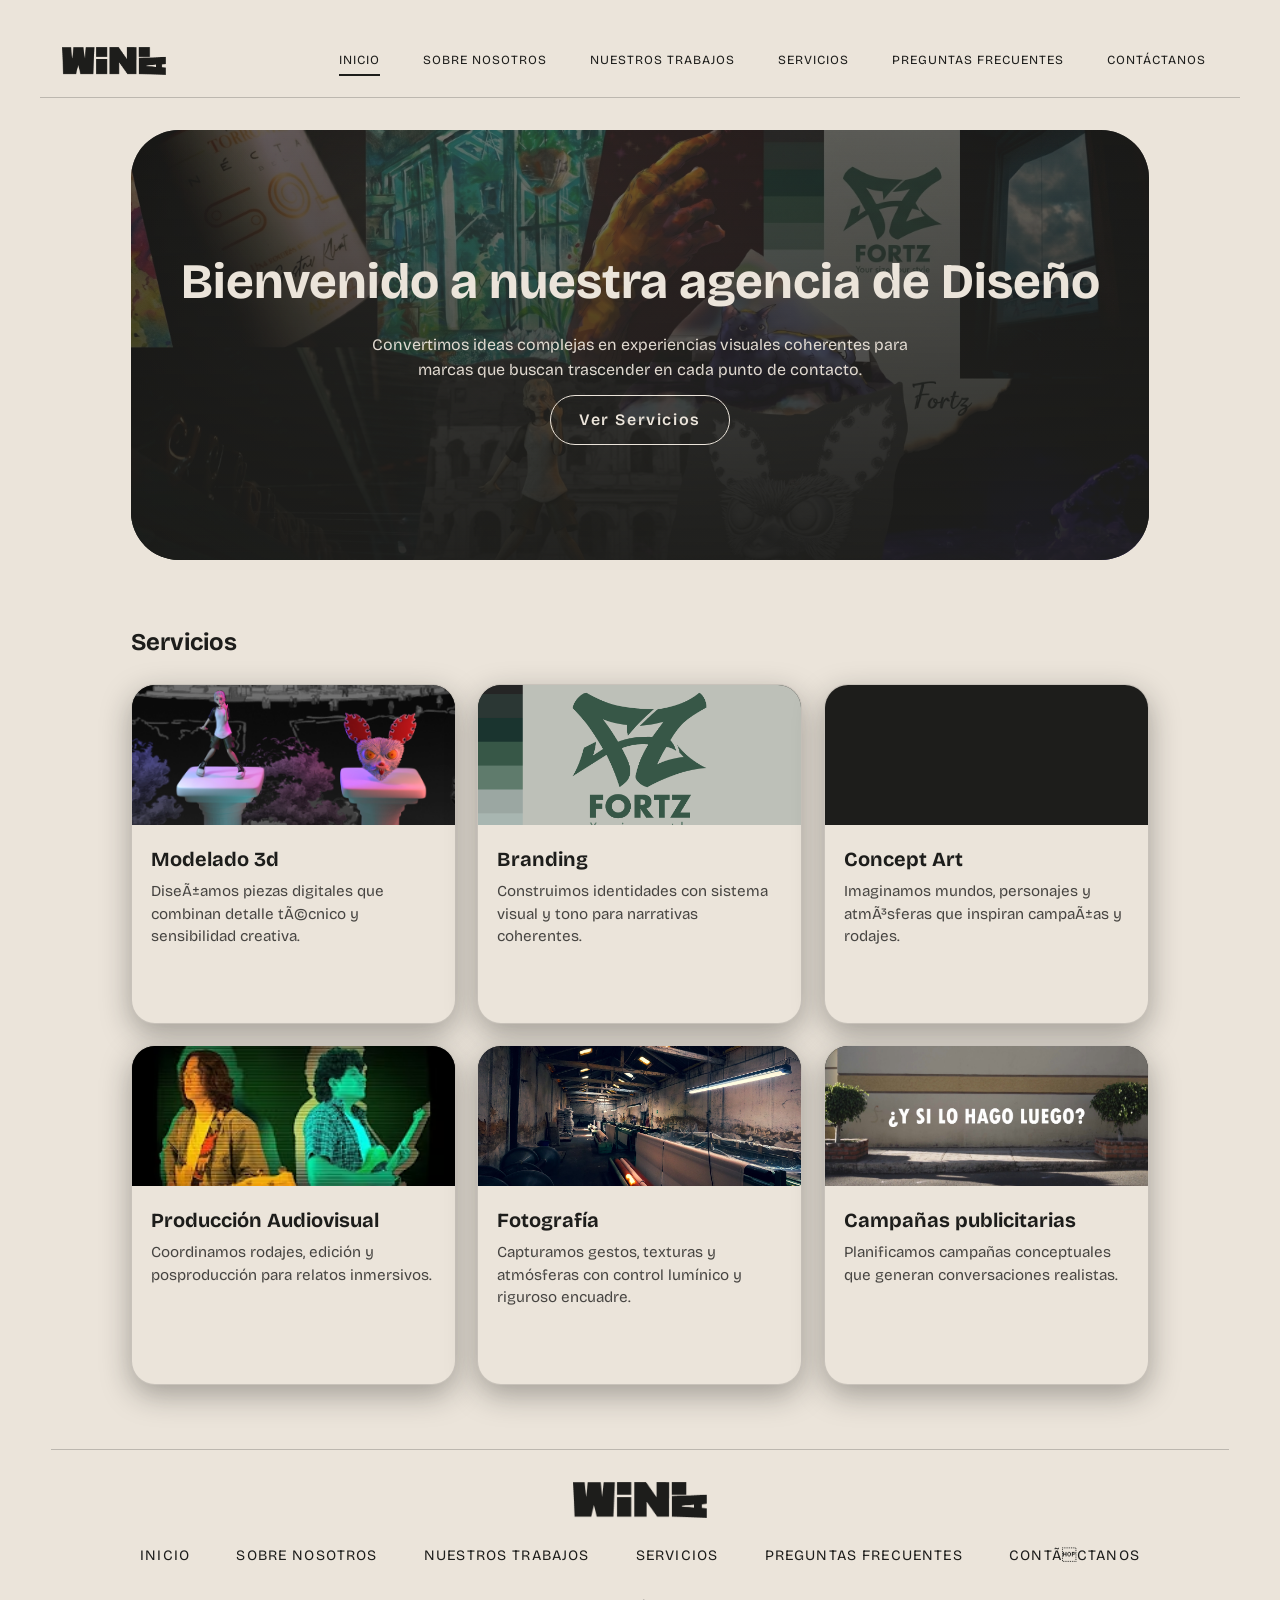
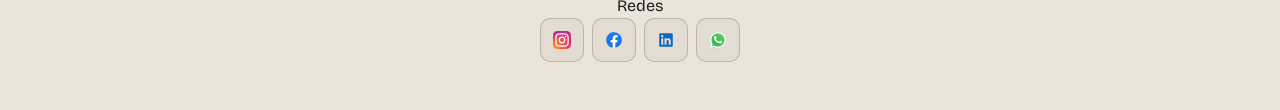
==== commit 77ef0655: "Add files via upload" ====
--- a/index.html
+++ b/index.html
@@ -57,7 +57,7 @@
             decoding="async"
           />
           <div class="hero__feature-content">
-            <h1>Bienvenido a nuestra agencia de diseño</h1>
+            <h1>Bienvenido a nuestra agencia de Diseño</h1>
             <p>
               Convertimos ideas complejas en experiencias visuales coherentes para
               marcas que buscan trascender en cada punto de contacto.
--- a/assets/css/styles.css
+++ b/assets/css/styles.css
@@ -1,4 +1,4 @@
-:root {
+﻿:root {
     --moon-black: #1D1D1B;
     --ivory: #EBE4DA;
     --dark-gray: #2D2D2B;
@@ -68,24 +68,27 @@
     display: flex;
     align-items: center;
     justify-content: space-between;
-    gap: 1rem;
+    gap: clamp(0.75rem, 1.5vw, 1.2rem);
     border-bottom: 1px solid rgba(0, 0, 0, 0.2);
-    padding: 1rem 0;
-    width: min(1200px, 98vw);
+    padding: 1rem clamp(0.8rem, 2vw, 1.4rem);
+    width: min(1200px, 96vw);
     margin: 0 auto;
 }
-.navbar__toggle {
-    border: 1px solid rgba(29, 29, 27, 0.28);
-    background: var(--ivory);
-    border-radius: 12px;
-    cursor: pointer;
-    padding: 0.35rem 0.6rem;
-    display: none;
-    box-shadow: 0 8px 18px rgba(0, 0, 0, 0.18);
-    position: relative;
-    z-index: 5;
-    transition: transform 0.18s ease, filter 0.18s ease;
-}
+
+.navbar__toggle {
+    border: 1px solid rgba(29, 29, 27, 0.28);
+    background: var(--ivory);
+    border-radius: 12px;
+    cursor: pointer;
+    padding: 0.55rem 0.75rem;
+    min-width: 44px;
+    min-height: 44px;
+    display: none;
+    box-shadow: 0 8px 18px rgba(0, 0, 0, 0.18);
+    position: relative;
+    z-index: 5;
+    transition: transform 0.18s ease, filter 0.18s ease;
+}
 
 .navbar__toggle:hover {
     filter: brightness(1.02);
@@ -104,7 +107,7 @@
 }
 
 .navbar__dropdown {
-    width: min(1200px, 98vw);
+    width: min(1200px, 96vw);
     margin: 0.75rem auto 0;
     display: none;
     flex-direction: column;
@@ -120,16 +123,22 @@
     display: flex;
 }
 
-.navbar__dropdown a {
-    color: var(--moon-black);
-    font-size: 0.95rem;
-    text-transform: uppercase;
-    letter-spacing: 0.1em;
-    padding-bottom: 0.25rem;
-    border-bottom: 1px solid rgba(0, 0, 0, 0.15);
-    width: 100%;
-}
-
+.navbar__dropdown a {
+    color: var(--moon-black);
+    font-size: 0.95rem;
+    text-transform: uppercase;
+    letter-spacing: 0.1em;
+    padding: 0.85rem 0.75rem;
+    border-radius: 14px;
+    border: 1px solid rgba(0, 0, 0, 0.14);
+    width: 100%;
+}
+
+.navbar__dropdown a:hover,
+.navbar__dropdown a:focus-visible {
+    background: rgba(29, 29, 27, 0.05);
+}
+
 
 .navbar__logo {
     font-weight: 700;
@@ -166,36 +175,46 @@
 
 .navbar__links {
     display: flex;
-    flex-wrap: wrap;
-    gap: 1.5rem;
-    font-size: 0.95rem;
+    flex-wrap: nowrap;
+    gap: clamp(0.7rem, 1.7vw, 1.3rem);
+    font-size: clamp(0.78rem, 0.95vw, 0.95rem);
     align-items: center;
-    justify-content: center;
-}
-
-.navbar__link {
-    position: relative;
-    color: var(--moon-black);
-    padding-bottom: 0.25rem;
-    text-transform: uppercase;
-    letter-spacing: 0.1em;
-}
-
-.navbar__link::after {
-    content: "";
-    position: absolute;
-    width: 0;
-    height: 3px;
-    background: var(--moon-black);
-    left: 0;
-    bottom: -2px;
-    transition: width 0.3s ease;
-}
-
-.navbar__link.is-active::after,
-.navbar__link:hover::after {
-    width: 100%;
-}
+    justify-content: flex-end;
+    min-width: 0;
+}
+
+.navbar__link {
+    position: relative;
+    color: var(--moon-black);
+    display: inline-flex;
+    align-items: center;
+    padding: 0.7rem 0.7rem;
+    text-transform: uppercase;
+    letter-spacing: 0.08em;
+    white-space: nowrap;
+    border-radius: 999px;
+}
+
+.navbar__link::after {
+    content: "";
+    position: absolute;
+    width: 0;
+    height: 2px;
+    background: var(--moon-black);
+    left: 0.7rem;
+    bottom: 0.35rem;
+    transition: width 0.3s ease;
+}
+
+.navbar__link.is-active::after,
+.navbar__link:hover::after {
+    width: calc(100% - 1.4rem);
+}
+
+.navbar__link:hover,
+.navbar__link:focus-visible {
+    background: rgba(29, 29, 27, 0.05);
+}
 
 .hero {
     position: relative;
@@ -204,6 +223,7 @@
     flex-direction: column;
     gap: 1.25rem;
 }
+
 .hero--text {
     text-align: center;
     padding: 2rem 0 1rem;
@@ -220,24 +240,35 @@
 }
 
 
-.hero__feature {
-    position: relative;
-    border-radius: 3rem;
-    min-height: 430px;
-    background: linear-gradient(120deg, rgba(29, 29, 27, 0.95), rgba(45, 45, 43, 0.85)),
-        #1d1d1b;
-    overflow: hidden;
-    animation: heroFloat 8s ease-in-out infinite;
-}
-
-.hero__feature::before {
-    content: "";
-    position: absolute;
-    inset: 0;
-    background: radial-gradient(circle at 30% 25%, rgba(235, 228, 218, 0.35), transparent 55%),
-        radial-gradient(circle at 70% 40%, rgba(235, 228, 218, 0.2), transparent 70%);
-    opacity: 0.9;
-}
+.hero__feature {
+    position: relative;
+    border-radius: 3rem;
+    min-height: 430px;
+    background: linear-gradient(120deg, rgba(29, 29, 27, 0.95), rgba(45, 45, 43, 0.85)),
+        #1d1d1b;
+    overflow: hidden;
+    animation: heroFloat 8s ease-in-out infinite;
+}
+
+.hero__feature-bg {
+    position: absolute;
+    inset: 0;
+    width: 100%;
+    height: 100%;
+    object-fit: cover;
+    opacity: 0.55;
+    transform: scale(1.02);
+    filter: saturate(0.9) contrast(1.05);
+}
+
+.hero__feature::before {
+    content: "";
+    position: absolute;
+    inset: 0;
+    background: radial-gradient(circle at 30% 25%, rgba(235, 228, 218, 0.35), transparent 55%),
+        radial-gradient(circle at 70% 40%, rgba(235, 228, 218, 0.2), transparent 70%);
+    opacity: 0.9;
+}
 
 .hero__feature-content {
     position: absolute;
@@ -324,48 +355,46 @@
 }
 
 .service-card__image {
+    position: relative;
     height: 140px;
     background-color: #1D1D1B;
-    background-image: linear-gradient(180deg, rgba(29, 29, 27, 0.95), rgba(45, 45, 43, 0.85));
     background-size: cover;
     background-position: center;
     background-repeat: no-repeat;
+    overflow: hidden;
+}
+
+.service-card__image::after {
+    content: "";
+    position: absolute;
+    inset: 0;
+    background: rgba(0, 0, 0, 0.22);
+    opacity: 0;
+    transition: opacity 0.25s ease;
 }
 
 .service-card__image--modelado3d {
-    background-image:
-        linear-gradient(180deg, rgba(29, 29, 27, 0.75), rgba(45, 45, 43, 0.65)),
-        url("../../img/fotos/modelado3d.webp");
+    background-image: url("../../img/fotos/modelado3d.webp");
 }
 
 .service-card__image--branding {
-    background-image:
-        linear-gradient(180deg, rgba(29, 29, 27, 0.75), rgba(45, 45, 43, 0.65)),
-        url("../../img/fotos/brand.png");
+    background-image: url("../../img/fotos/brand.png");
 }
 
 .service-card__image--concept-art {
-    background-image:
-        linear-gradient(180deg, rgba(29, 29, 27, 0.75), rgba(45, 45, 43, 0.65)),
-        url("../../img/fotos/concept-art.webp");
+    background-image: url("../../img/fotos/concept-art.webp");
 }
 
 .service-card__image--produccion-audiovisual {
-    background-image:
-        linear-gradient(180deg, rgba(29, 29, 27, 0.75), rgba(45, 45, 43, 0.65)),
-        url("../../img/fotos/produccion-audiovisual.avif");
+    background-image: url("../../img/fotos/produccion-audiovisual.avif");
 }
 
 .service-card__image--fotografia {
-    background-image:
-        linear-gradient(180deg, rgba(29, 29, 27, 0.75), rgba(45, 45, 43, 0.65)),
-        url("../../img/fotos/fotografia.webp");
+    background-image: url("../../img/fotos/fotografia.webp");
 }
 
 .service-card__image--campanas-publicitarias {
-    background-image:
-        linear-gradient(180deg, rgba(29, 29, 27, 0.75), rgba(45, 45, 43, 0.65)),
-        url("../../img/fotos/campañas-publicitarias.jpg");
+    background-image: url("../../img/fotos/campañas-publicitarias.jpg");
 }
 
 .service-card__content {
@@ -389,10 +418,15 @@
 .service-card:hover,
 .service-card:focus-visible {
     transform: translateY(-6px) scale(1.03);
-    filter: brightness(1.03);
     box-shadow: 0 18px 30px rgba(0, 0, 0, 0.25);
     outline: none;
 }
+
+.service-card:hover .service-card__image::after,
+.service-card:focus-visible .service-card__image::after {
+    opacity: 1;
+}
+
 
 .footer {
     margin: 4rem auto 2rem;
@@ -414,15 +448,27 @@
     letter-spacing: 0.2em;
 }
 
-.footer__links {
-    display: flex;
-    flex-wrap: wrap;
-    gap: 0.75rem 1.2rem;
-    justify-content: center;
-    font-size: 0.9rem;
-    text-transform: uppercase;
-    letter-spacing: 0.08em;
-}
+.footer__links {
+    display: flex;
+    flex-wrap: wrap;
+    gap: 0.75rem 1.2rem;
+    justify-content: center;
+    font-size: 0.9rem;
+    text-transform: uppercase;
+    letter-spacing: 0.08em;
+}
+
+.footer__links a {
+    display: inline-flex;
+    align-items: center;
+    padding: 0.7rem 0.85rem;
+    border-radius: 999px;
+}
+
+.footer__links a:hover,
+.footer__links a:focus-visible {
+    background: rgba(29, 29, 27, 0.05);
+}
 
 .footer__socials-row {
     display: flex;
@@ -430,14 +476,14 @@
     justify-content: center;
 }
 
-.footer__social {
-    width: 38px;
-    height: 38px;
-    border-radius: 10px;
-    display: grid;
-    place-items: center;
-    border: 1px solid rgba(0, 0, 0, 0.18);
-    background: rgba(29, 29, 27, 0.04);
+.footer__social {
+    width: 44px;
+    height: 44px;
+    border-radius: 10px;
+    display: grid;
+    place-items: center;
+    border: 1px solid rgba(0, 0, 0, 0.18);
+    background: rgba(29, 29, 27, 0.04);
     transition: transform 180ms ease, filter 180ms ease, background 180ms ease;
 }
 
@@ -473,22 +519,200 @@
     animation: fadeInUp 0.85s ease forwards;
 }
 
-.page-portfolio .job-cards article.job-card:nth-of-type(1) { animation-delay: 0.08s; }
-.page-portfolio .job-cards article.job-card:nth-of-type(2) { animation-delay: 0.16s; }
-.page-portfolio .job-cards article.job-card:nth-of-type(3) { animation-delay: 0.24s; }
-.page-portfolio .job-cards article.job-card:nth-of-type(4) { animation-delay: 0.32s; }
-
-.job-cards {
-    display: flex;
-    flex-direction: column;
-    gap: 1.5rem;
-    margin-bottom: 3rem;
-}
-
-.job-card {
-    background: var(--ivory);
-    border-radius: 1.25rem;
-    display: grid;
+.page-portfolio .job-cards article.job-card:nth-of-type(1) {
+    animation-delay: 0.08s;
+}
+
+.page-portfolio .job-cards article.job-card:nth-of-type(2) {
+    animation-delay: 0.16s;
+}
+
+.page-portfolio .job-cards article.job-card:nth-of-type(3) {
+    animation-delay: 0.24s;
+}
+
+.page-portfolio .job-cards article.job-card:nth-of-type(4) {
+    animation-delay: 0.32s;
+}
+
+.job-cards {
+    display: flex;
+    flex-direction: column;
+    gap: 1.5rem;
+    margin-bottom: 3rem;
+}
+
+.portfolio-gallery {
+    margin: 3.25rem 0 3.25rem;
+}
+
+.portfolio-gallery__grid {
+    column-count: 3;
+    column-gap: 18px;
+    margin-top: 1.5rem;
+}
+
+.portfolio-gallery__item {
+    margin: 0;
+    break-inside: avoid;
+    margin-bottom: 18px;
+}
+
+.portfolio-gallery__btn {
+    width: 100%;
+    display: block;
+    padding: 0;
+    border: 1px solid rgba(0, 0, 0, 0.15);
+    border-radius: 1.35rem;
+    overflow: hidden;
+    box-shadow: var(--soft-shadow);
+    background: #141414;
+    cursor: pointer;
+    transition: transform 0.25s ease, box-shadow 0.25s ease, filter 0.25s ease;
+}
+
+.portfolio-gallery__btn:hover {
+    transform: translateY(-2px);
+    box-shadow: 0 22px 36px rgba(0, 0, 0, 0.25);
+    filter: brightness(1.02);
+}
+
+.portfolio-gallery__btn:focus-visible {
+    outline: 3px solid rgba(29, 29, 27, 0.92);
+    outline-offset: 4px;
+}
+
+.portfolio-gallery__btn img {
+    width: 100%;
+    height: auto;
+    display: block;
+    transform: scale(1);
+    transition: transform 0.35s ease;
+}
+
+.portfolio-gallery__btn:hover img {
+    transform: scale(1.06);
+}
+
+/* Lightbox (Galeria) */
+.lightbox {
+    position: fixed;
+    inset: 0;
+    z-index: 9998;
+    display: none;
+}
+
+.lightbox.is-open {
+    display: grid;
+    place-items: center;
+}
+
+.lightbox__backdrop {
+    position: absolute;
+    inset: 0;
+    background: rgba(0, 0, 0, 0.82);
+}
+
+.lightbox__frame {
+    position: relative;
+    width: min(1200px, 94vw);
+    height: min(82vh, 760px);
+    display: grid;
+    place-items: center;
+    z-index: 1;
+}
+
+.lightbox__image {
+    max-width: 100%;
+    max-height: 100%;
+    width: auto;
+    height: auto;
+    object-fit: contain;
+    border-radius: 14px;
+    border: 2px solid rgba(255, 255, 255, 0.7);
+    box-shadow: 0 30px 70px rgba(0, 0, 0, 0.45);
+    background: rgba(0, 0, 0, 0.2);
+}
+
+.lightbox__close {
+    position: absolute;
+    top: -52px;
+    right: 0;
+    width: 52px;
+    height: 52px;
+    border-radius: 16px;
+    border: 1px solid rgba(255, 255, 255, 0.25);
+    background: rgba(0, 0, 0, 0.55);
+    color: #fff;
+    font-size: 1.4rem;
+    cursor: pointer;
+}
+
+.lightbox__nav {
+    position: absolute;
+    top: 50%;
+    transform: translateY(-50%);
+    width: 54px;
+    height: 54px;
+    border-radius: 18px;
+    border: 1px solid rgba(255, 255, 255, 0.25);
+    background: rgba(0, 0, 0, 0.55);
+    color: #fff;
+    font-size: 2rem;
+    cursor: pointer;
+}
+
+.lightbox__nav--prev {
+    left: -74px;
+}
+
+.lightbox__nav--next {
+    right: -74px;
+}
+
+.lightbox__counter {
+    position: absolute;
+    right: 0;
+    bottom: -42px;
+    color: rgba(255, 255, 255, 0.9);
+    font-weight: 700;
+    letter-spacing: 0.04em;
+    font-size: 0.95rem;
+}
+
+@media (max-width: 920px) {
+    .lightbox__frame {
+        width: min(1200px, 96vw);
+        height: min(86vh, 760px);
+    }
+
+    .lightbox__nav--prev {
+        left: 10px;
+    }
+
+    .lightbox__nav--next {
+        right: 10px;
+    }
+
+    .lightbox__close {
+        top: 10px;
+        right: 10px;
+    }
+
+    .lightbox__counter {
+        right: 10px;
+        bottom: 10px;
+        background: rgba(0, 0, 0, 0.55);
+        border: 1px solid rgba(255, 255, 255, 0.2);
+        padding: 0.35rem 0.6rem;
+        border-radius: 999px;
+    }
+}
+
+.job-card {
+    background: var(--ivory);
+    border-radius: 1.25rem;
+    display: grid;
     grid-template-columns: minmax(220px, 1fr) 2fr;
     gap: 1rem;
     border: 1px solid rgba(0, 0, 0, 0.15);
@@ -498,8 +722,8 @@
     transition: box-shadow 0.4s ease, transform 0.4s ease;
 }
 
-.job-card__image {
-    background-color: #1D1D1B;
+.job-card__image {
+    background-color: #1D1D1B;
     background-image: linear-gradient(180deg, rgba(29, 29, 27, 0.75), rgba(45, 45, 43, 0.45));
     background-size: cover;
     background-position: center;
@@ -508,27 +732,19 @@
 }
 
 .job-card__image--nata {
-    background-image:
-        linear-gradient(180deg, rgba(29, 29, 27, 0.55), rgba(45, 45, 43, 0.25)),
-        url("../../img/fotos/Nata.webp");
+    background-image: url("../../img/fotos/Nata.webp");
 }
 
 .job-card__image--alvin {
-    background-image:
-        linear-gradient(180deg, rgba(29, 29, 27, 0.55), rgba(45, 45, 43, 0.25)),
-        url("../../img/fotos/Alvin.webp");
+    background-image: url("../../img/fotos/Alvin.webp");
 }
 
 .job-card__image--iris {
-    background-image:
-        linear-gradient(180deg, rgba(29, 29, 27, 0.55), rgba(45, 45, 43, 0.25)),
-        url("../../img/fotos/Iris.webp");
+    background-image: url("../../img/fotos/Iris.webp");
 }
 
 .job-card__image--william {
-    background-image:
-        linear-gradient(180deg, rgba(29, 29, 27, 0.55), rgba(45, 45, 43, 0.25)),
-        url("../../img/fotos/william.jpg");
+    background-image: url("../../img/fotos/william.jpg");
 }
 
 .job-card__content {
@@ -610,7 +826,7 @@
 .job-card__gallery-item--iris-2 {
     background-image:
         linear-gradient(180deg, rgba(29, 29, 27, 0.45), rgba(45, 45, 43, 0.2)),
-        url("../../img/fotos/iris-2.webp"),
+        url("../../img/fotos/iris-2.webp");
 }
 
 .job-card__gallery-item--iris-3 {
@@ -689,9 +905,11 @@
     0% {
         transform: translateY(0px);
     }
+
     50% {
         transform: translateY(-12px);
     }
+
     100% {
         transform: translateY(0px);
     }
@@ -702,6 +920,7 @@
         opacity: 0;
         transform: translateY(20px);
     }
+
     100% {
         opacity: 1;
         transform: translateY(0px);
@@ -713,34 +932,51 @@
         opacity: 0;
         transform: scale(0.95);
     }
+
     60% {
         opacity: 0.75;
         transform: scale(1.02);
     }
+
     100% {
         opacity: 1;
         transform: scale(1);
     }
 }
-@media (min-width: 901px) {
+
+@media (min-width: 1121px) {
     .navbar__dropdown {
         display: none !important;
     }
 }
 
-@media (max-width: 900px) {
-    .navbar__links {
-        display: none;
-    }
-    .navbar__toggle {
-        display: block;
-    }
-}
-
-@media (max-width: 720px) {
-    .navbar {
-        flex-direction: column;
-    }
+@media (max-width: 1120px) {
+    .navbar__links {
+        display: none;
+    }
+
+    .navbar__toggle {
+        display: block;
+    }
+}
+
+@media (max-width: 920px) {
+    .portfolio-gallery__grid {
+        column-count: 2;
+    }
+}
+
+@media (max-width: 560px) {
+    .portfolio-gallery__grid {
+        column-count: 1;
+    }
+}
+
+@media (max-width: 720px) {
+    .navbar {
+        flex-direction: row;
+        width: min(1200px, 94vw);
+    }
 
     .navbar__links {
         justify-content: center;
@@ -752,6 +988,7 @@
 }
 
 @media (prefers-reduced-motion: reduce) {
+
     *,
     *::before,
     *::after {
@@ -1022,7 +1259,4 @@
     .form-group {
         grid-template-columns: 1fr;
     }
-}
-
-
-
+}
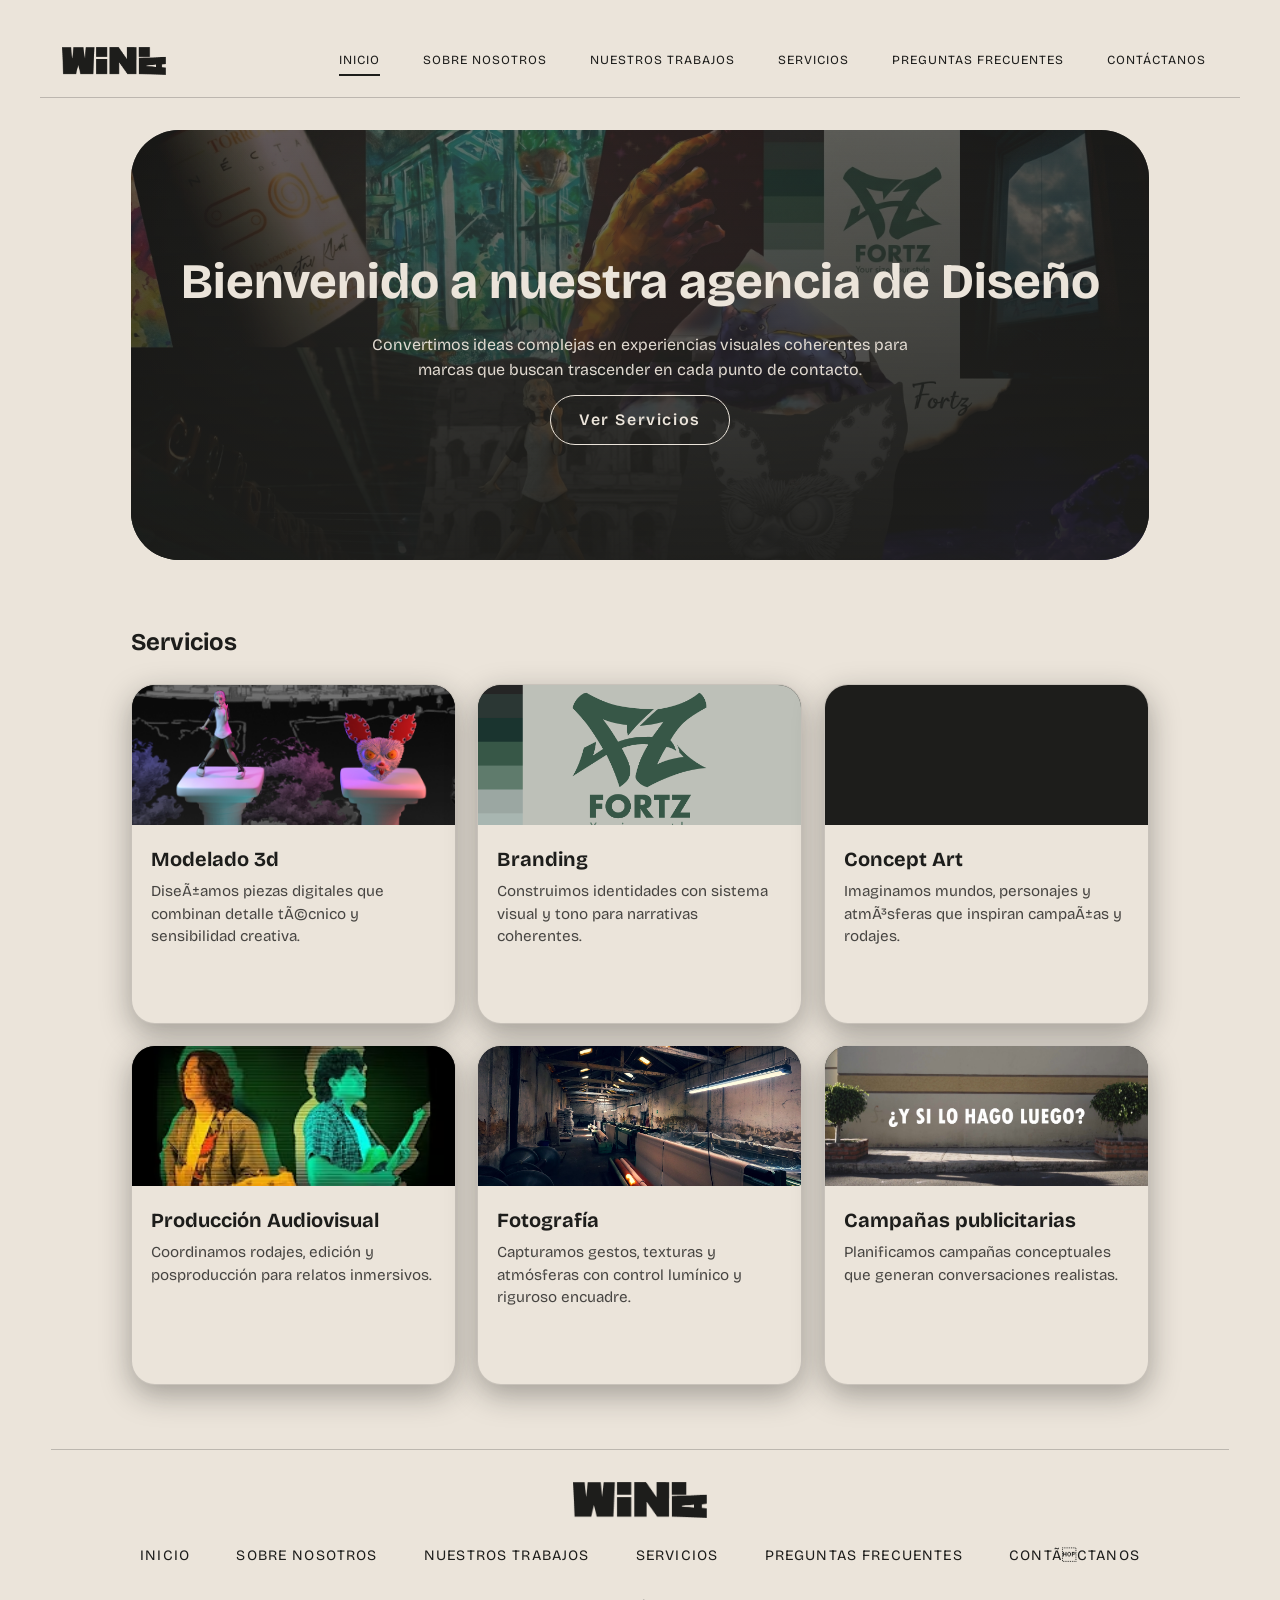
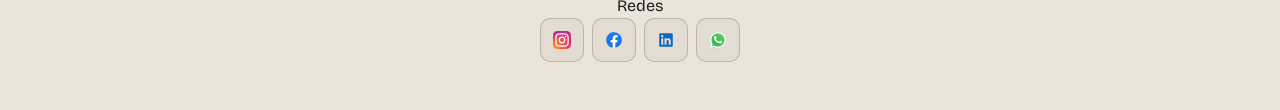
==== commit c30f5053: "Add favicon link to index.html" ====
--- a/index.html
+++ b/index.html
@@ -3,6 +3,7 @@
   <head>
     <meta charset="UTF-8" />
     <meta name="viewport" content="width=device-width, initial-scale=1" />
+    <link rel="icon" type="image/svg+xml" href="./favicon.svg">
     <title>INICIO | Agencia Creativa</title>
     <link rel="preconnect" href="https://fonts.googleapis.com" />
     <link rel="preconnect" href="https://fonts.gstatic.com" crossorigin />
--- a/assets/css/styles.css
+++ b/assets/css/styles.css
@@ -60,9 +60,14 @@
     max-width: 1050px;
 }
 
-header {
-    padding: 1.5rem 0 0;
-}
+body > header {
+    position: sticky;
+    top: 0;
+    z-index: 1000;
+    padding: 1.5rem 0 0;
+    background: rgba(235, 228, 218, 0.94);
+    backdrop-filter: blur(12px);
+}
 
 .navbar {
     display: flex;
@@ -546,34 +551,53 @@
     margin: 3.25rem 0 3.25rem;
 }
 
-.portfolio-gallery__grid {
-    column-count: 3;
-    column-gap: 18px;
+.portfolio-gallery__sections {
+    display: grid;
+    grid-template-columns: repeat(3, minmax(0, 1fr));
+    gap: 1.6rem 1.15rem;
     margin-top: 1.5rem;
+}
+
+.portfolio-service {
+    min-width: 0;
+    overflow: visible;
+    animation: popIn 0.6s ease-out both;
+}
+
+.portfolio-service h3 {
+    margin: 0 0 0.85rem;
+    font-size: clamp(1.05rem, 1.7vw, 1.35rem);
+    letter-spacing: 0;
+}
+
+.portfolio-service__mosaic {
+    display: grid;
+    grid-template-columns: 1fr;
+    gap: 0.7rem;
+    min-height: 0;
 }
 
 .portfolio-gallery__item {
     margin: 0;
-    break-inside: avoid;
-    margin-bottom: 18px;
+    min-width: 0;
+    min-height: 0;
 }
 
 .portfolio-gallery__btn {
     width: 100%;
+    height: auto;
     display: block;
     padding: 0;
     border: 1px solid rgba(0, 0, 0, 0.15);
     border-radius: 1.35rem;
     overflow: hidden;
-    box-shadow: var(--soft-shadow);
     background: #141414;
     cursor: pointer;
-    transition: transform 0.25s ease, box-shadow 0.25s ease, filter 0.25s ease;
+    transition: transform 0.25s ease, filter 0.25s ease;
 }
 
 .portfolio-gallery__btn:hover {
     transform: translateY(-2px);
-    box-shadow: 0 22px 36px rgba(0, 0, 0, 0.25);
     filter: brightness(1.02);
 }
 
@@ -961,14 +985,18 @@
 }
 
 @media (max-width: 920px) {
-    .portfolio-gallery__grid {
-        column-count: 2;
+    .portfolio-gallery__sections {
+        grid-template-columns: repeat(2, minmax(0, 1fr));
     }
 }
 
 @media (max-width: 560px) {
-    .portfolio-gallery__grid {
-        column-count: 1;
+    .portfolio-gallery__sections {
+        grid-template-columns: 1fr;
+    }
+
+    .portfolio-service__mosaic {
+        gap: 0.55rem;
     }
 }
 
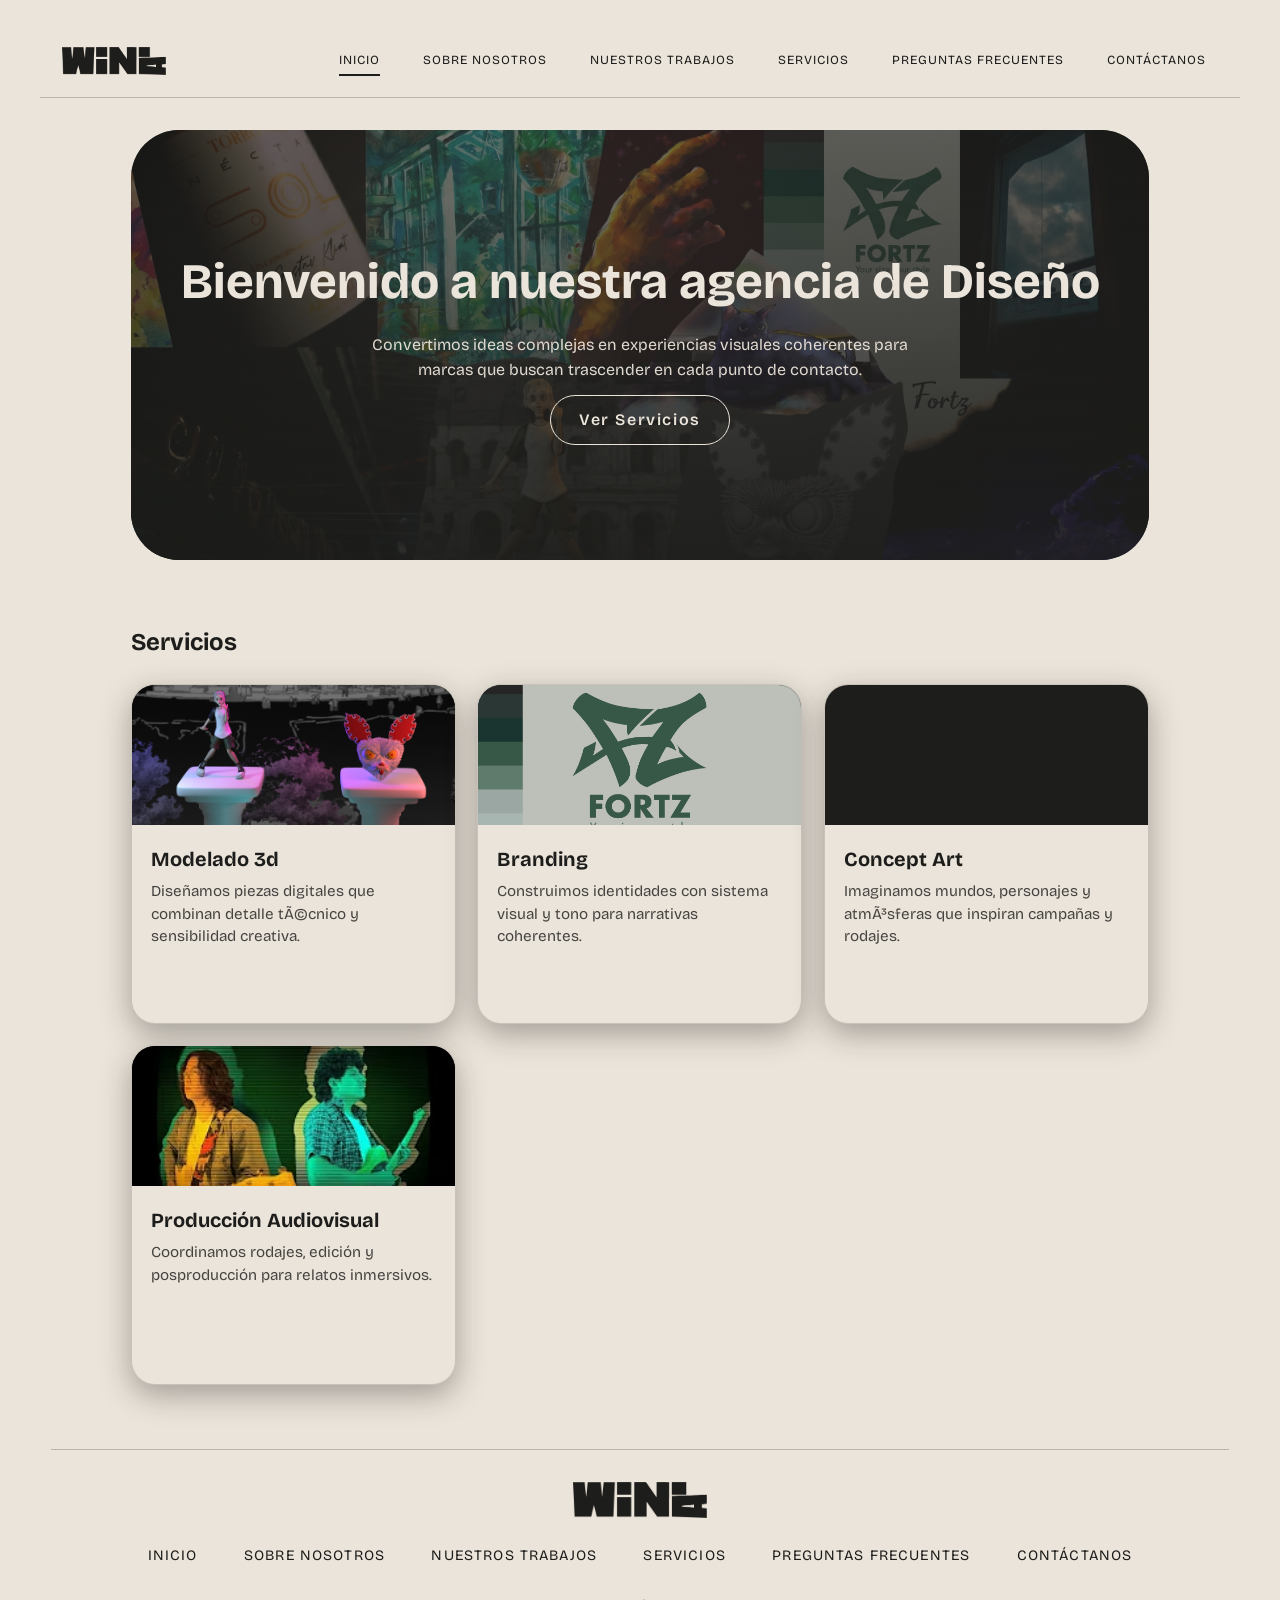
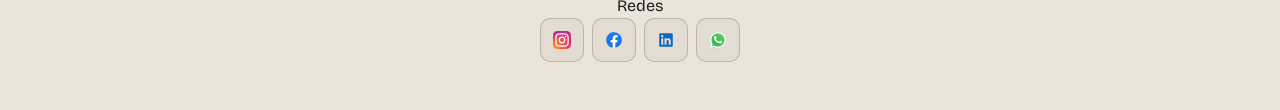
==== commit 6bd78d8d: "Fix Spanish accent marks in index.html" ====
--- a/index.html
+++ b/index.html
@@ -75,7 +75,7 @@
             <div class="service-card__image service-card__image--modelado3d" aria-hidden="true"></div>
             <div class="service-card__content">
               <h3>Modelado 3d</h3>
-              <p>DiseÃ±amos piezas digitales que combinan detalle tÃ©cnico y sensibilidad creativa.</p>
+              <p>Diseñamos piezas digitales que combinan detalle tÃ©cnico y sensibilidad creativa.</p>
             </div>
           </a>
           <a class="service-card" href="servicios.html#branding">
@@ -89,7 +89,7 @@
             <div class="service-card__image service-card__image--concept-art" aria-hidden="true"></div>
             <div class="service-card__content">
               <h3>Concept Art</h3>
-              <p>Imaginamos mundos, personajes y atmÃ³sferas que inspiran campaÃ±as y rodajes.</p>
+              <p>Imaginamos mundos, personajes y atmÃ³sferas que inspiran campañas y rodajes.</p>
             </div>
           </a>
           <a class="service-card" href="servicios.html#produccion-audiovisual">
@@ -128,7 +128,7 @@
           <a href="nuestros-trabajos.html">NUESTROS TRABAJOS</a>
           <a href="servicios.html">SERVICIOS</a>
           <a href="preguntas_frecuentes.html">PREGUNTAS FRECUENTES</a>
-          <a href="contacto.html">CONTÃCTANOS</a>
+          <a href="contacto.html">CONTÁCTANOS</a>
         </div>
         <div class="footer__socials">
           <span>Redes</span>
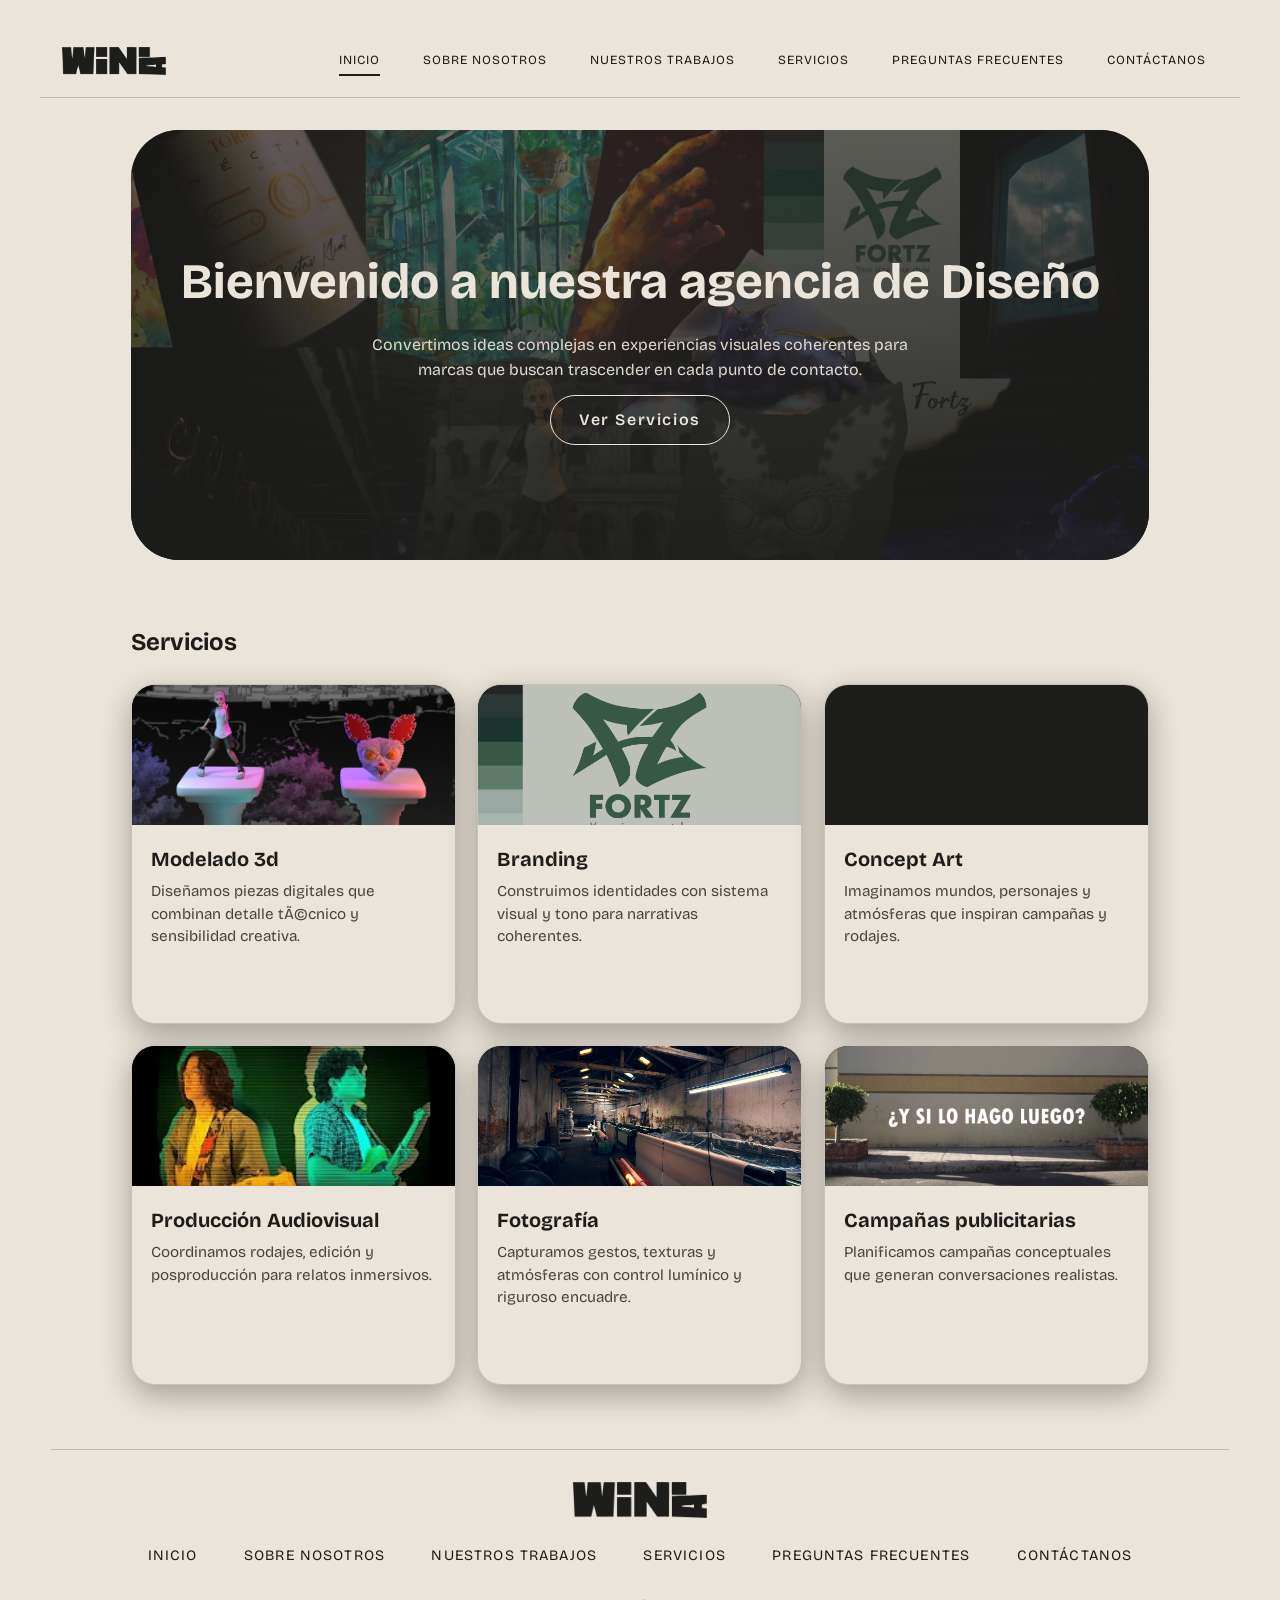
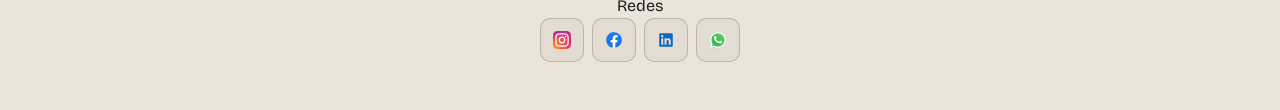
==== commit 0af7d957: "Fix encoding issue in Concept Art description" ====
--- a/index.html
+++ b/index.html
@@ -89,7 +89,7 @@
             <div class="service-card__image service-card__image--concept-art" aria-hidden="true"></div>
             <div class="service-card__content">
               <h3>Concept Art</h3>
-              <p>Imaginamos mundos, personajes y atmÃ³sferas que inspiran campañas y rodajes.</p>
+              <p>Imaginamos mundos, personajes y atmósferas que inspiran campañas y rodajes.</p>
             </div>
           </a>
           <a class="service-card" href="servicios.html#produccion-audiovisual">
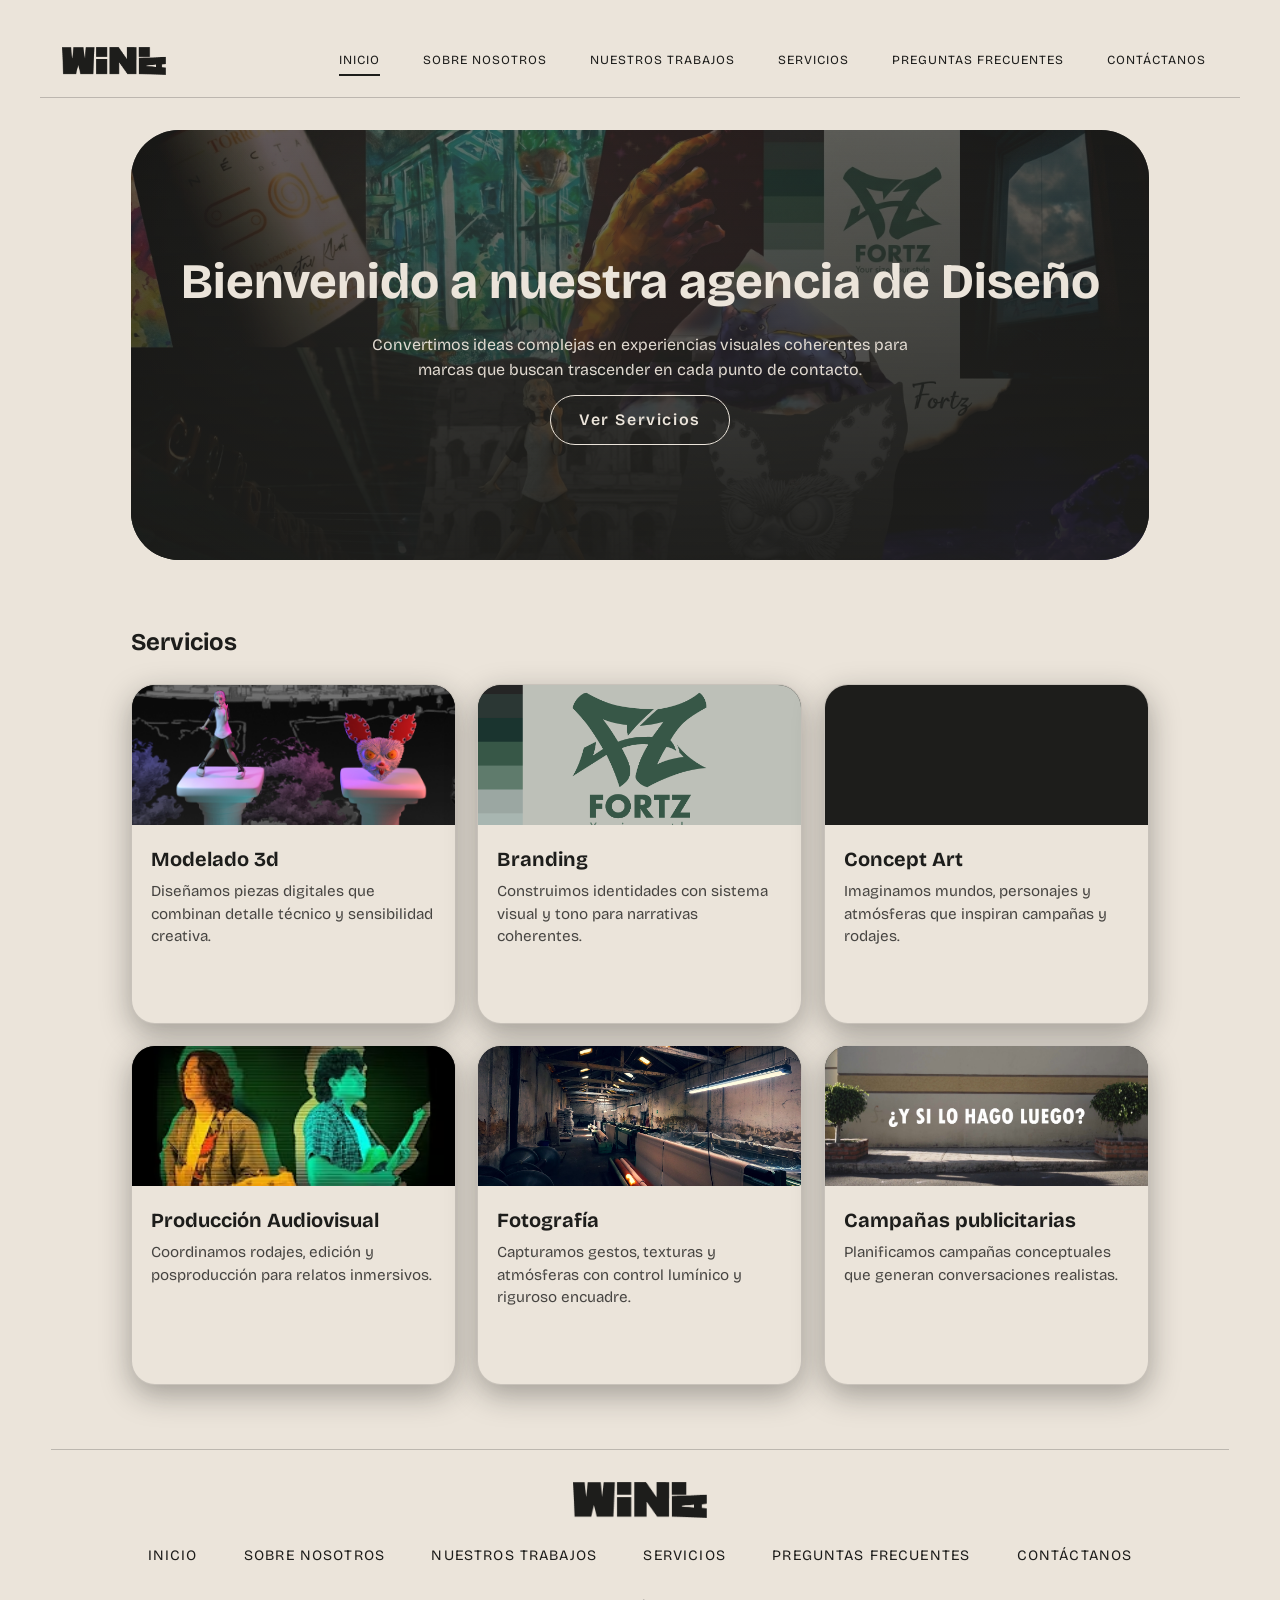
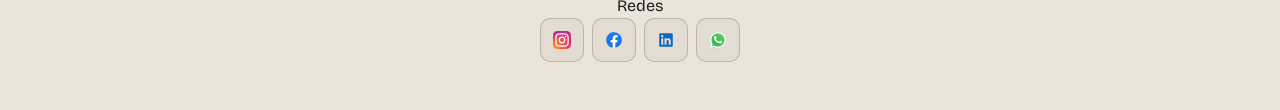
==== commit 57497ae5: "Fix typo in service description text" ====
--- a/index.html
+++ b/index.html
@@ -75,7 +75,7 @@
             <div class="service-card__image service-card__image--modelado3d" aria-hidden="true"></div>
             <div class="service-card__content">
               <h3>Modelado 3d</h3>
-              <p>Diseñamos piezas digitales que combinan detalle tÃ©cnico y sensibilidad creativa.</p>
+              <p>Diseñamos piezas digitales que combinan detalle técnico y sensibilidad creativa.</p>
             </div>
           </a>
           <a class="service-card" href="servicios.html#branding">
